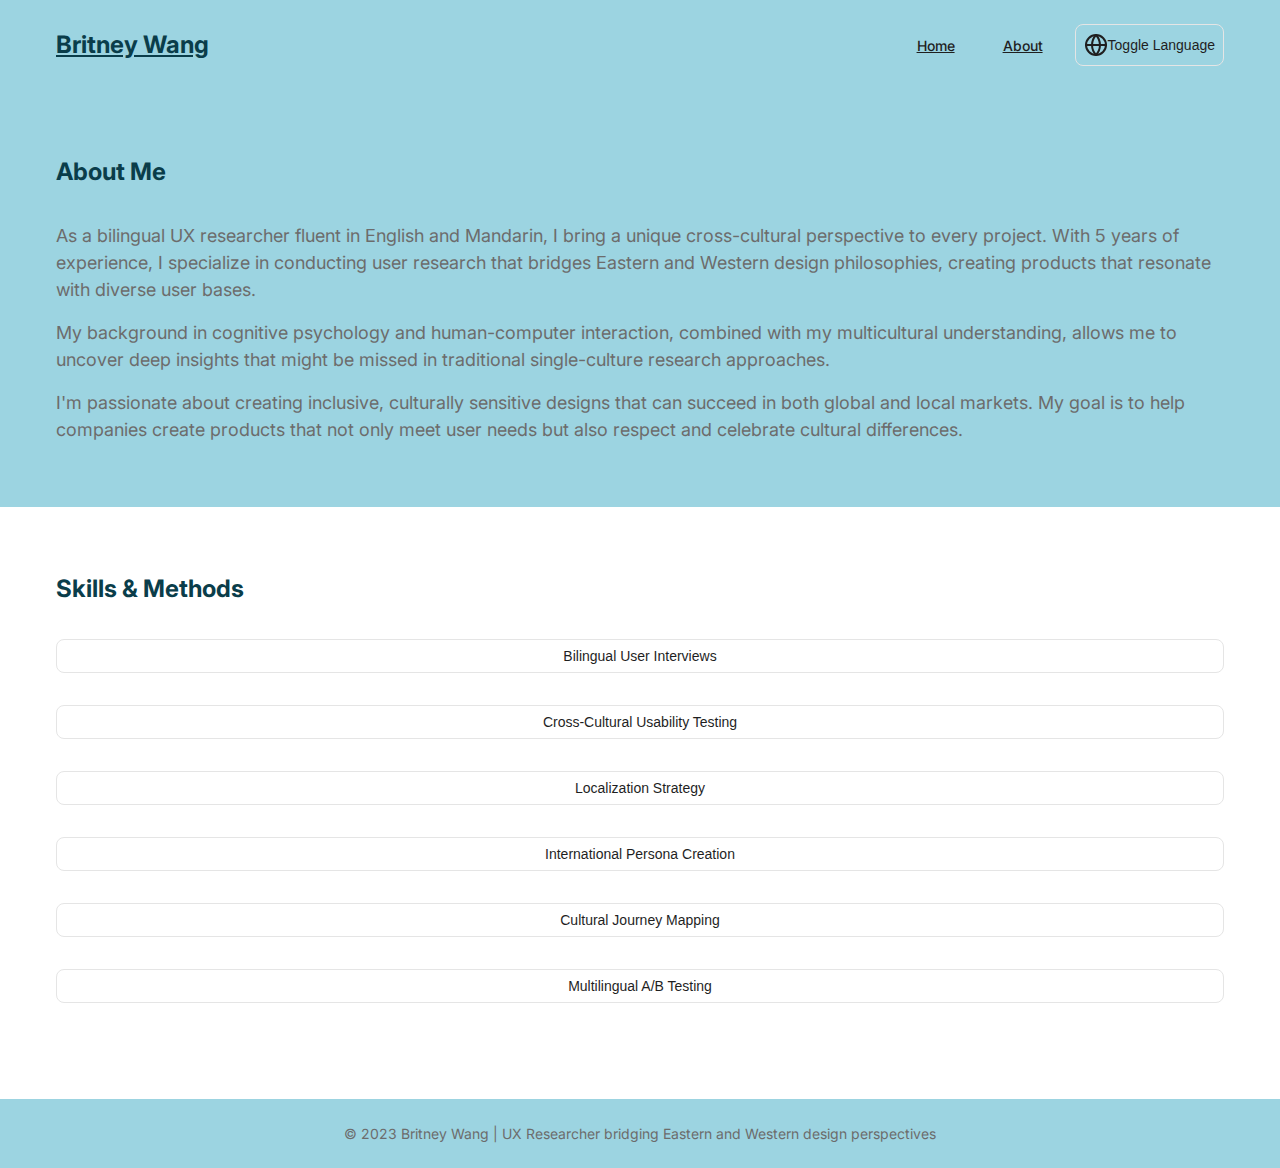
==== about.html @ 70e3e939 "feb25-10:00pm" ====
<!DOCTYPE html>
<html lang="en">
<head>
    <meta charset="UTF-8">
    <meta name="viewport" content="width=device-width, initial-scale=1.0">
    <title>About | Britney Wang UX Research Portfolio</title>
    <link href="https://fonts.googleapis.com/css2?family=Inter:wght@400;500;700&display=swap" rel="stylesheet">
    <link rel="stylesheet" href="styles.css">
</head>
<body>
    <div class="min-h-screen flex flex-col">
        <header class="py-6 px-4 bg-accent">
            <nav class="container mx-auto flex justify-between items-center">
                <a href="index.html" class="text-2xl font-bold text-primary hover:text-primary/80 transition-colors">
                    Britney Wang
                </a>
                <div class="flex items-center space-x-4">
                    <a href="index.html" class="btn btn-ghost">Home</a>
                    <a href="about.html" class="btn btn-ghost">About</a>
                    <button class="btn btn-outline btn-icon">
                        <svg xmlns="http://www.w3.org/2000/svg" width="24" height="24" viewBox="0 0 24 24" fill="none" stroke="currentColor" stroke-width="2" stroke-linecap="round" stroke-linejoin="round" class="h-4 w-4"><circle cx="12" cy="12" r="10"/><path d="M2 12h20"/><path d="M12 2a15.3 15.3 0 0 1 4 10 15.3 15.3 0 0 1-4 10 15.3 15.3 0 0 1-4-10 15.3 15.3 0 0 1 4-10z"/></svg>
                        <span class="sr-only">Toggle Language</span>
                    </button>
                </div>
            </nav>
        </header>

        <main class="flex-grow bg-background">
            <!-- About Me Section -->
            <section class="py-16 bg-accent">
                <div class="container mx-auto px-4">
                    <h2 class="text-3xl font-bold mb-8 text-primary">About Me</h2>
                    <p class="text-lg mb-4 text-muted-foreground">
                        As a bilingual UX researcher fluent in English and Mandarin, I bring a unique cross-cultural perspective to
                        every project. With 5 years of experience, I specialize in conducting user research that bridges Eastern and
                        Western design philosophies, creating products that resonate with diverse user bases.
                    </p>
                    <p class="text-lg mb-4 text-muted-foreground">
                        My background in cognitive psychology and human-computer interaction, combined with my multicultural
                        understanding, allows me to uncover deep insights that might be missed in traditional single-culture
                        research approaches.
                    </p>
                    <p class="text-lg text-muted-foreground">
                        I'm passionate about creating inclusive, culturally sensitive designs that can succeed in both global and
                        local markets. My goal is to help companies create products that not only meet user needs but also respect
                        and celebrate cultural differences.
                    </p>
                </div>
            </section>

            <!-- Skills and Methods Section -->
            <section class="py-16 bg-background">
                <div class="container mx-auto px-4">
                    <h2 class="text-3xl font-bold mb-8 text-primary">Skills & Methods</h2>
                    <div class="grid grid-cols-2 md:grid-cols-3 gap-4 mb-8" id="skills-container">
                        <!-- Skills will be dynamically inserted here by JavaScript -->
                    </div>
                    <div id="skill-description" class="bg-accent/30 p-4 rounded-lg shadow-md hidden">
                        <p class="text-primary-foreground"></p>
                    </div>
                </div>
            </section>
        </main>

        <footer class="py-6 px-4 bg-accent">
            <div class="container mx-auto text-center">
                <p class="text-sm text-muted-foreground">
                    © 2023 Britney Wang | UX Researcher bridging Eastern and Western design perspectives
                </p>
            </div>
        </footer>
    </div>

    <script src="script.js"></script>
</body>
</html>
---- styles.css ----
:root {
    --background: #fffffffa;
    --foreground: #1f1f1f;
    --card: #e2f6f5;
    --card-foreground: #1f1f1f;
    --popover: #e2f6f5;
    --popover-foreground: #1f1f1f;
    --primary: #0a3d4a;
    --primary-foreground: #ffffff;
    --secondary: #e2f6f5;
    --secondary-foreground: #0a3d4a;
    --muted: #9cd4e1;
    --muted-foreground: #6c6c6c;
    --accent: #9cd4e1;
    --accent-foreground: #0a3d4a;
    --destructive: #ff0000;
    --destructive-foreground: #ffffff;
    --border: #e5e5e5;
    --input: #e5e5e5;
    --ring: #0a3d4a;
    /* #7bc7b8*/
    /* 9cd4e1*/
    --radius: 0.5rem;
  }
  
  * {
    margin: 0;
    padding: 0;
    box-sizing: border-box;
  }
  
  body {
    font-family: "Inter", sans-serif;
    background-color: var(--background);
    color: var(--foreground);
    line-height: 1.5;
  }
  
  .container {
    width: 100%;
    max-width: 1200px;
    margin: 0 auto;
    padding: 0 1rem;
  }
  
  .min-h-screen {
    min-height: 100vh;
  }
  
  .flex {
    display: flex;
  }
  
  .flex-col {
    flex-direction: column;
  }
  
  .items-center {
    align-items: center;
  }
  
  .justify-between {
    justify-content: space-between;
  }
  
  .justify-center {
    justify-center: center;
  }
  
  .space-x-4 > * + * {
    margin-left: 1rem;
  }
  
  .text-center {
    text-align: center;
  }
  
  .bg-accent {
    background-color: var(--accent);
  }
  
  .bg-background {
    background-color: var(--background);
  }
  
  .text-primary {
    color: var(--primary);
  }
  
  .text-primary-80 {
    color: rgba(123, 199, 184, 0.8);
  }
  
  .text-muted-foreground {
    color: var(--muted-foreground);
  }
  
  .font-bold {
    font-weight: 700;
  }
  
  .text-2xl {
    font-size: 1.5rem;
  }
  
  .text-4xl {
    font-size: 2.25rem;
  }
  
  .text-xl {
    font-size: 1.25rem;
  }
  
  .text-lg {
    font-size: 1.125rem;
  }
  
  .text-sm {
    font-size: 0.875rem;
  }
  
  .mb-2 {
    margin-bottom: 0.5rem;
  }
  
  .mb-4 {
    margin-bottom: 1rem;
  }
  
  .mb-8 {
    margin-bottom: 2rem;
  }
  
  .py-6 {
    padding-top: 1.5rem;
    padding-bottom: 1.5rem;
  }
  
  .px-4 {
    padding-left: 1rem;
    padding-right: 1rem;
  }
  
  .py-20 {
    padding-top: 5rem;
    padding-bottom: 5rem;
  }
  
  .py-16 {
    padding-top: 4rem;
    padding-bottom: 4rem;
  }
  
  .btn {
    display: inline-flex;
    align-items: center;
    justify-content: center;
    padding: 0.5rem 1rem;
    font-size: 0.875rem;
    font-weight: 500;
    border-radius: var(--radius);
    transition: background-color 0.2s, color 0.2s;
    cursor: pointer;
  }
  
  .btn-primary {
    background-color: var(--primary);
    color: var(--primary-foreground);
  }
  
  .btn-primary:hover {
    background-color: rgba(123, 199, 184, 0.9);
  }
  
  .btn-ghost {
    background-color: transparent;
    color: var(--foreground);
  }
  
  .btn-ghost:hover {
    background-color: rgba(0, 0, 0, 0.05);
  }
  
  .btn-outline {
    background-color: transparent;
    border: 1px solid var(--border);
    color: var(--foreground);
  }
  
  .btn-outline:hover {
    background-color: var(--primary);
    color: var(--primary-foreground);
  }
  
  .btn-icon {
    padding: 0.5rem;
  }
  
  .grid {
    display: grid;
    gap: 2rem;
  }
  
  @media (min-width: 768px) {
    .md\:grid-cols-2 {
      grid-template-columns: repeat(2, minmax(0, 1fr));
    }
  }
  
  .card {
    background-color: var(--card);
    border-radius: var(--radius);
    overflow: hidden;
    transition: box-shadow 0.3s, border-color 0.3s;
    border: 1px solid rgba(123, 199, 184, 0.2);
  }
  
  .card:hover {
    box-shadow: 0 4px 6px rgba(0, 0, 0, 0.1);
    border-color: var(--primary);
  }
  
  .card-image {
    width: 100%;
    height: 200px;
    object-fit: cover;
  }
  
  .card-content {
    padding: 1rem;
  }
  
  .card-title {
    font-size: 1.25rem;
    font-weight: 700;
    color: var(--primary);
    margin-bottom: 0.5rem;
  }
  
  .card-description {
    font-size: 0.875rem;
    color: var(--muted-foreground);
    margin-bottom: 1rem;
  }
  
  .skill-tag {
    display: inline-block;
    background-color: var(--accent);
    color: var(--primary);
    font-size: 0.75rem;
    padding: 0.25rem 0.5rem;
    border-radius: 9999px;
    margin-right: 0.5rem;
    margin-bottom: 0.5rem;
  }
  
  .space-y-2 > * + * {
    margin-top: 0.5rem;
}

img {
    max-width: 100%;
    height: auto;
    object-fit: cover;
}

.rounded-lg {
    border-radius: var(--radius);
}

.object-cover {
    object-fit: cover;
}

.w-full {
    width: 100%;
}

.mb-12 {
    margin-bottom: 3rem;
}

.px-4 {
    padding-left: 1rem;
    padding-right: 1rem;
}

.py-12 {
    padding-top: 3rem;
    padding-bottom: 3rem;
}

.max-w-4xl {
    max-width: 56rem;
}

.mx-auto {
    margin-left: auto;
    margin-right: auto;
}

.text-primary {
    color: var(--primary);
}

.hover\:underline:hover {
    text-decoration: underline;
}

.inline-flex {
    display: inline-flex;
}

.items-center {
    align-items: center;
}

.justify-between {
    justify-content: space-between;
}

.flex-col {
    flex-direction: column;
}

.text-center {
    text-align: center;
}
  /* ----------------- */

  img {
    max-width: 100%;
    height: auto;
    object-fit: contain;  /* Keeps the aspect ratio intact */
}
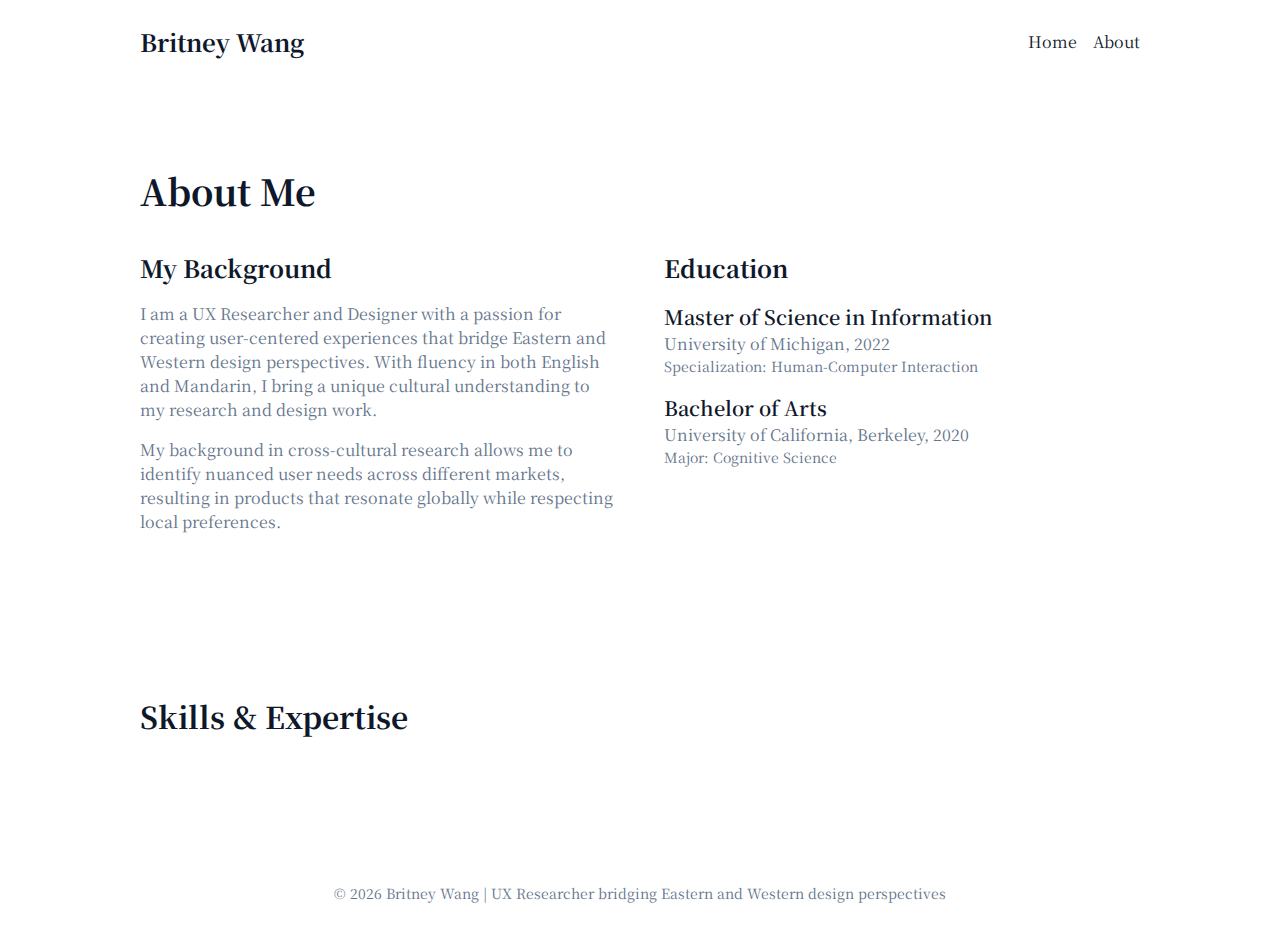
==== commit 1d960134: "spring break 3" ====
--- a/about.html
+++ b/about.html
@@ -1,76 +1,84 @@
 <!DOCTYPE html>
 <html lang="en">
 <head>
-    <meta charset="UTF-8">
-    <meta name="viewport" content="width=device-width, initial-scale=1.0">
-    <title>About | Britney Wang UX Research Portfolio</title>
-    <link href="https://fonts.googleapis.com/css2?family=Inter:wght@400;500;700&display=swap" rel="stylesheet">
-    <link rel="stylesheet" href="styles.css">
+  <meta charset="UTF-8">
+  <meta name="viewport" content="width=device-width, initial-scale=1.0">
+  <title>About | UX Research Portfolio | Britney Wang</title>
+  <link href="https://fonts.googleapis.com/css2?family=Noto+Serif+SC:wght@400;500;700&display=swap" rel="stylesheet">
+  <link rel="stylesheet" href="styles.css">
 </head>
 <body>
-    <div class="min-h-screen flex flex-col">
-        <header class="py-6 px-4 bg-accent">
-            <nav class="container mx-auto flex justify-between items-center">
-                <a href="index.html" class="text-2xl font-bold text-primary hover:text-primary/80 transition-colors">
-                    Britney Wang
-                </a>
-                <div class="flex items-center space-x-4">
-                    <a href="index.html" class="btn btn-ghost">Home</a>
-                    <a href="about.html" class="btn btn-ghost">About</a>
-                    <button class="btn btn-outline btn-icon">
-                        <svg xmlns="http://www.w3.org/2000/svg" width="24" height="24" viewBox="0 0 24 24" fill="none" stroke="currentColor" stroke-width="2" stroke-linecap="round" stroke-linejoin="round" class="h-4 w-4"><circle cx="12" cy="12" r="10"/><path d="M2 12h20"/><path d="M12 2a15.3 15.3 0 0 1 4 10 15.3 15.3 0 0 1-4 10 15.3 15.3 0 0 1-4-10 15.3 15.3 0 0 1 4-10z"/></svg>
-                        <span class="sr-only">Toggle Language</span>
-                    </button>
-                </div>
-            </nav>
-        </header>
+  <div class="min-h-screen flex flex-col">
+    <header class="py-6 px-4 bg-accent">
+      <nav class="container-narrow mx-auto flex justify-between items-center">
+        <a href="index.html" class="text-2xl font-bold text-primary hover:text-primary-80 transition-colors">
+          Britney Wang
+        </a>
+        <div class="flex items-center space-x-4">
+          <a href="index.html" class="hover:text-primary transition-colors">Home</a>
+          <a href="about.html" class="hover:text-primary transition-colors">About</a>
+        </div>
+      </nav>
+    </header>
 
-        <main class="flex-grow bg-background">
-            <!-- About Me Section -->
-            <section class="py-16 bg-accent">
-                <div class="container mx-auto px-4">
-                    <h2 class="text-3xl font-bold mb-8 text-primary">About Me</h2>
-                    <p class="text-lg mb-4 text-muted-foreground">
-                        As a bilingual UX researcher fluent in English and Mandarin, I bring a unique cross-cultural perspective to
-                        every project. With 5 years of experience, I specialize in conducting user research that bridges Eastern and
-                        Western design philosophies, creating products that resonate with diverse user bases.
-                    </p>
-                    <p class="text-lg mb-4 text-muted-foreground">
-                        My background in cognitive psychology and human-computer interaction, combined with my multicultural
-                        understanding, allows me to uncover deep insights that might be missed in traditional single-culture
-                        research approaches.
-                    </p>
-                    <p class="text-lg text-muted-foreground">
-                        I'm passionate about creating inclusive, culturally sensitive designs that can succeed in both global and
-                        local markets. My goal is to help companies create products that not only meet user needs but also respect
-                        and celebrate cultural differences.
-                    </p>
-                </div>
-            </section>
+    <main class="flex-grow">
+      <section class="py-20 bg-accent">
+        <div class="container-narrow mx-auto px-4">
+          <h1 class="text-4xl font-bold mb-8 text-primary">About Me</h1>
+          <div class="grid md:grid-cols-2 gap-12">
+            <div>
+              <h2 class="text-2xl font-bold mb-4 text-primary">My Background</h2>
+              <p class="text-muted-foreground mb-4">
+                I am a UX Researcher and Designer with a passion for creating user-centered experiences 
+                that bridge Eastern and Western design perspectives. With fluency in both English and 
+                Mandarin, I bring a unique cultural understanding to my research and design work.
+              </p>
+              <p class="text-muted-foreground mb-4">
+                My background in cross-cultural research allows me to identify nuanced user needs 
+                across different markets, resulting in products that resonate globally while 
+                respecting local preferences.
+              </p>
+            </div>
+            <div>
+              <h2 class="text-2xl font-bold mb-4 text-primary">Education</h2>
+              <div class="mb-4">
+                <h3 class="text-xl font-semibold">Master of Science in Information</h3>
+                <p class="text-muted-foreground">University of Michigan, 2022</p>
+                <p class="text-sm text-muted-foreground">Specialization: Human-Computer Interaction</p>
+              </div>
+              <div>
+                <h3 class="text-xl font-semibold">Bachelor of Arts</h3>
+                <p class="text-muted-foreground">University of California, Berkeley, 2020</p>
+                <p class="text-sm text-muted-foreground">Major: Cognitive Science</p>
+              </div>
+            </div>
+          </div>
+        </div>
+      </section>
 
-            <!-- Skills and Methods Section -->
-            <section class="py-16 bg-background">
-                <div class="container mx-auto px-4">
-                    <h2 class="text-3xl font-bold mb-8 text-primary">Skills & Methods</h2>
-                    <div class="grid grid-cols-2 md:grid-cols-3 gap-4 mb-8" id="skills-container">
-                        <!-- Skills will be dynamically inserted here by JavaScript -->
-                    </div>
-                    <div id="skill-description" class="bg-accent/30 p-4 rounded-lg shadow-md hidden">
-                        <p class="text-primary-foreground"></p>
-                    </div>
-                </div>
-            </section>
-        </main>
+      <section class="py-16 bg-background">
+        <div class="container-narrow mx-auto px-4">
+          <h2 class="text-3xl font-bold mb-8 text-primary">Skills & Expertise</h2>
+          <div class="flex flex-wrap gap-3 mb-6" id="skills-container">
+            <!-- Skills will be dynamically inserted here by JavaScript -->
+          </div>
+          <div class="p-6 bg-accent rounded-lg hidden" id="skill-description">
+            <p class="text-muted-foreground"></p>
+          </div>
+        </div>
+      </section>
+    </main>
 
-        <footer class="py-6 px-4 bg-accent">
-            <div class="container mx-auto text-center">
-                <p class="text-sm text-muted-foreground">
-                    © 2023 Britney Wang | UX Researcher bridging Eastern and Western design perspectives
-                </p>
-            </div>
-        </footer>
-    </div>
+    <footer class="py-6 px-4 bg-accent">
+      <div class="container mx-auto text-center">
+        <p class="text-sm text-muted-foreground">
+          © <span id="current-year"></span> Britney Wang | UX Researcher bridging Eastern and Western design perspectives
+        </p>
+      </div>
+    </footer>
+  </div>
 
-    <script src="script.js"></script>
+  <script src="script.js"></script>
 </body>
-</html>+</html>
+
--- a/styles.css
+++ b/styles.css
@@ -1,335 +1,439 @@
+/* Base styles */
 :root {
-    --background: #fffffffa;
-    --foreground: #1f1f1f;
-    --card: #e2f6f5;
-    --card-foreground: #1f1f1f;
-    --popover: #e2f6f5;
-    --popover-foreground: #1f1f1f;
-    --primary: #0a3d4a;
-    --primary-foreground: #ffffff;
-    --secondary: #e2f6f5;
-    --secondary-foreground: #0a3d4a;
-    --muted: #9cd4e1;
-    --muted-foreground: #6c6c6c;
-    --accent: #9cd4e1;
-    --accent-foreground: #0a3d4a;
-    --destructive: #ff0000;
-    --destructive-foreground: #ffffff;
-    --border: #e5e5e5;
-    --input: #e5e5e5;
-    --ring: #0a3d4a;
-    /* #7bc7b8*/
-    /* 9cd4e1*/
-    --radius: 0.5rem;
+  --background: #ffffff;
+  --foreground: #0f172a;
+  --card: #ffffff;
+  --card-foreground: #0f172a;
+  --primary: #0f172a;
+  --primary-foreground: #f8fafc;
+  --secondary: #f1f5f9;
+  --secondary-foreground: #0f172a;
+  --muted: #f1f5f9;
+  --muted-foreground: #64748b;
+  --accent: #f1f5f9;
+  --accent-foreground: #0f172a;
+  --light-blue: #e6f2f5; /* Light blue color for header and footer */
+  --destructive: #ef4444;
+  --destructive-foreground: #f8fafc;
+  --border: #e2e8f0;
+  --input: #e2e8f0;
+  --ring: #0f172a;
+  --radius: 0.5rem;
+}
+
+/* Dark mode styles */
+.dark {
+  --background: #0f172a;
+  --foreground: #f8fafc;
+  --card: #0f172a;
+  --card-foreground: #f8fafc;
+  --primary: #f8fafc;
+  --primary-foreground: #0f172a;
+  --secondary: #1e293b;
+  --secondary-foreground: #f8fafc;
+  --muted: #1e293b;
+  --muted-foreground: #94a3b8;
+  --accent: #1e293b;
+  --accent-foreground: #f8fafc;
+  --destructive: #7f1d1d;
+  --destructive-foreground: #f8fafc;
+  --border: #1e293b;
+  --input: #1e293b;
+  --ring: #cbd5e1;
+}
+
+/* Global styles */
+* {
+  margin: 0;
+  padding: 0;
+  box-sizing: border-box;
+}
+
+body {
+  font-family: "Noto Serif SC", serif;
+  color: var(--foreground);
+  background-color: var(--background);
+  line-height: 1.5;
+}
+
+a {
+  color: inherit;
+  text-decoration: none;
+}
+
+/* Layout */
+.min-h-screen {
+  min-height: 100vh;
+}
+
+.flex {
+  display: flex;
+}
+
+.flex-col {
+  flex-direction: column;
+}
+
+.flex-grow {
+  flex-grow: 1;
+}
+
+.flex-wrap {
+  flex-wrap: wrap;
+}
+
+.items-center {
+  align-items: center;
+}
+
+.justify-between {
+  justify-content: space-between;
+}
+
+.justify-center {
+  justify-content: center;
+}
+
+.space-x-4 > * + * {
+  margin-left: 1rem;
+}
+
+.gap-2 {
+  gap: 0.5rem;
+}
+
+.gap-4 {
+  gap: 1rem;
+}
+
+.gap-6 {
+  gap: 1.5rem;
+}
+
+.gap-8 {
+  gap: 2rem;
+}
+
+.gap-12 {
+  gap: 3rem;
+}
+
+.gap-16 {
+  gap: 4rem;
+}
+
+/* Grid */
+.grid {
+  display: grid;
+}
+
+@media (min-width: 768px) {
+  .md\:grid-cols-2 {
+    grid-template-columns: repeat(2, minmax(0, 1fr));
   }
-  
-  * {
-    margin: 0;
-    padding: 0;
-    box-sizing: border-box;
+}
+
+/* Spacing */
+.container-narrow {
+  width: 100%;
+  max-width: 1000px;
+  margin-left: auto;
+  margin-right: auto;
+}
+
+.px-8 {
+  padding-left: 4rem;
+  padding-right: 3rem;
+}
+
+.py-2 {
+  padding-top: 0.5rem;
+  padding-bottom: 0.5rem;
+}
+
+.py-6 {
+  padding-top: 1.5rem;
+  padding-bottom: 1.5rem;
+}
+
+.py-16 {
+  padding-top: 4rem;
+  padding-bottom: 4rem;
+}
+
+.py-20 {
+  padding-top: 5rem;
+  padding-bottom: 5rem;
+}
+
+.p-6 {
+  padding: 1.5rem;
+}
+
+.p-8 {
+  padding: 2rem;
+}
+
+.mb-2 {
+  margin-bottom: 0.5rem;
+}
+
+.mb-4 {
+  margin-bottom: 1rem;
+}
+
+.mb-6 {
+  margin-bottom: 1.5rem;
+}
+
+.mb-8 {
+  margin-bottom: 2rem;
+}
+
+.mb-12 {
+  margin-bottom: 3rem;
+}
+
+.mr-2 {
+  margin-right: 0.5rem;
+}
+
+.mx-auto {
+  margin-left: auto;
+  margin-right: auto;
+}
+
+/* Typography */
+.text-xs {
+  font-size: 0.75rem;
+}
+
+.text-sm {
+  font-size: 0.875rem;
+}
+
+.text-lg {
+  font-size: 1.125rem;
+}
+
+.text-xl {
+  font-size: 1.25rem;
+}
+
+.text-2xl {
+  font-size: 1.5rem;
+}
+
+.text-3xl {
+  font-size: 1.875rem;
+}
+
+.text-4xl {
+  font-size: 2.25rem;
+}
+
+.font-semibold {
+  font-weight: 600;
+}
+
+.font-bold {
+  font-weight: 700;
+}
+
+.italic {
+  font-style: italic;
+}
+
+.text-center {
+  text-align: center;
+}
+
+/* Colors */
+.bg-light-blue {
+  background-color: var(--light-blue);
+}
+
+.bg-gray-50 {
+  background-color: #f9fafb;
+}
+
+.bg-white {
+  background-color: white;
+}
+
+.text-primary {
+  color: var(--primary);
+}
+
+.text-primary-80 {
+  color: rgba(15, 23, 42, 0.8);
+}
+
+.text-primary-foreground {
+  color: var(--primary-foreground);
+}
+
+.text-muted-foreground {
+  color: var(--muted-foreground);
+}
+
+.text-black {
+  color: black;
+}
+
+/* Project card specific colors */
+.bg-project1 {
+  background-color: #f2ecd3;
+}
+
+.bg-project2 {
+  background-color: #d9e8e9;
+}
+
+.bg-project3 {
+  background-color: #dbe8dd;
+}
+
+/* Components */
+.btn {
+  display: inline-flex;
+  align-items: center;
+  justify-content: center;
+  border-radius: var(--radius);
+  font-weight: 500;
+  padding: 0.5rem 1.5rem;
+  transition: background-color 0.2s, color 0.2s, border-color 0.2s;
+  cursor: pointer;
+  border: 1px solid transparent;
+}
+
+.btn-primary {
+  background-color: #ffffff;
+  border-color: var(--border);
+  color: var(--foreground);
+}
+
+.btn-primary:hover {
+  background-color: rgba(15, 23, 42, 0.9);
+}
+
+.btn-outline {
+  background-color: #ffffff;
+  border-color: var(--border);
+  color: var(--foreground);
+}
+
+.btn-outline:hover {
+  background-color: rgba(15, 23, 42, 0.9);
+}
+
+/* Card */
+.rounded-lg {
+  border-radius: var(--radius);
+}
+
+.rounded-full {
+  border-radius: 9999px;
+}
+
+.shadow-md {
+  box-shadow: 0 4px 6px -1px rgba(0, 0, 0, 0.1), 0 2px 4px -1px rgba(0, 0, 0, 0.06);
+}
+
+.overflow-hidden {
+  overflow: hidden;
+}
+
+.transition-colors {
+  transition-property: color, background-color, border-color;
+  transition-timing-function: cubic-bezier(0.4, 0, 0.2, 1);
+  transition-duration: 150ms;
+}
+
+.transition-transform {
+  transition-property: transform;
+  transition-timing-function: cubic-bezier(0.4, 0, 0.2, 1);
+  transition-duration: 150ms;
+}
+
+.hover\:scale-105:hover {
+  transform: scale(1.05);
+}
+
+.hover\:text-primary:hover {
+  color: var(--primary);
+}
+
+.hover\:text-primary-80:hover {
+  color: rgba(15, 23, 42, 0.8);
+}
+
+.hover\:bg-primary:hover {
+  background-color: var(--primary);
+}
+
+.hover\:text-primary-foreground:hover {
+  color: var(--primary-foreground);
+}
+
+/* Utilities */
+.hidden {
+  display: none;
+}
+
+.relative {
+  position: relative;
+}
+
+.h-4 {
+  height: 1rem;
+}
+
+.w-4 {
+  width: 1rem;
+}
+
+.h-64 {
+  height: 16rem;
+}
+
+.w-full {
+  width: 100%;
+}
+
+/* Card image */
+.card-image {
+  width: 100%;
+  height: 16rem;
+  object-fit: cover;
+}
+
+/* Active state for skill buttons */
+.active-skill {
+  background-color: var(--primary);
+  color: var(--primary-foreground);
+}
+
+/* Skill tag styles */
+.skill-tag {
+  display: inline-block;
+  font-size: 0.75rem;
+  padding: 0.25rem 0.5rem;
+  border-radius: 9999px;
+  background-color: white;
+  color: var(--primary);
+}
+
+/* Media queries for responsive design */
+@media (max-width: 768px) {
+  .container-narrow {
+    padding-left: 2rem;
+    padding-right: 2rem;
   }
-  
-  body {
-    font-family: "Inter", sans-serif;
-    background-color: var(--background);
-    color: var(--foreground);
-    line-height: 1.5;
+
+  .px-8 {
+    padding-left: 2rem;
+    padding-right: 2rem;
   }
-  
-  .container {
-    width: 100%;
-    max-width: 1200px;
-    margin: 0 auto;
-    padding: 0 1rem;
-  }
-  
-  .min-h-screen {
-    min-height: 100vh;
-  }
-  
-  .flex {
-    display: flex;
-  }
-  
-  .flex-col {
-    flex-direction: column;
-  }
-  
-  .items-center {
-    align-items: center;
-  }
-  
-  .justify-between {
-    justify-content: space-between;
-  }
-  
-  .justify-center {
-    justify-center: center;
-  }
-  
-  .space-x-4 > * + * {
-    margin-left: 1rem;
-  }
-  
-  .text-center {
-    text-align: center;
-  }
-  
-  .bg-accent {
-    background-color: var(--accent);
-  }
-  
-  .bg-background {
-    background-color: var(--background);
-  }
-  
-  .text-primary {
-    color: var(--primary);
-  }
-  
-  .text-primary-80 {
-    color: rgba(123, 199, 184, 0.8);
-  }
-  
-  .text-muted-foreground {
-    color: var(--muted-foreground);
-  }
-  
-  .font-bold {
-    font-weight: 700;
-  }
-  
-  .text-2xl {
-    font-size: 1.5rem;
-  }
-  
-  .text-4xl {
-    font-size: 2.25rem;
-  }
-  
-  .text-xl {
-    font-size: 1.25rem;
-  }
-  
-  .text-lg {
-    font-size: 1.125rem;
-  }
-  
-  .text-sm {
-    font-size: 0.875rem;
-  }
-  
-  .mb-2 {
-    margin-bottom: 0.5rem;
-  }
-  
-  .mb-4 {
-    margin-bottom: 1rem;
-  }
-  
-  .mb-8 {
-    margin-bottom: 2rem;
-  }
-  
-  .py-6 {
-    padding-top: 1.5rem;
-    padding-bottom: 1.5rem;
-  }
-  
-  .px-4 {
-    padding-left: 1rem;
-    padding-right: 1rem;
-  }
-  
-  .py-20 {
-    padding-top: 5rem;
-    padding-bottom: 5rem;
-  }
-  
-  .py-16 {
-    padding-top: 4rem;
-    padding-bottom: 4rem;
-  }
-  
-  .btn {
-    display: inline-flex;
-    align-items: center;
-    justify-content: center;
-    padding: 0.5rem 1rem;
-    font-size: 0.875rem;
-    font-weight: 500;
-    border-radius: var(--radius);
-    transition: background-color 0.2s, color 0.2s;
-    cursor: pointer;
-  }
-  
-  .btn-primary {
-    background-color: var(--primary);
-    color: var(--primary-foreground);
-  }
-  
-  .btn-primary:hover {
-    background-color: rgba(123, 199, 184, 0.9);
-  }
-  
-  .btn-ghost {
-    background-color: transparent;
-    color: var(--foreground);
-  }
-  
-  .btn-ghost:hover {
-    background-color: rgba(0, 0, 0, 0.05);
-  }
-  
-  .btn-outline {
-    background-color: transparent;
-    border: 1px solid var(--border);
-    color: var(--foreground);
-  }
-  
-  .btn-outline:hover {
-    background-color: var(--primary);
-    color: var(--primary-foreground);
-  }
-  
-  .btn-icon {
-    padding: 0.5rem;
-  }
-  
-  .grid {
-    display: grid;
-    gap: 2rem;
-  }
-  
-  @media (min-width: 768px) {
-    .md\:grid-cols-2 {
-      grid-template-columns: repeat(2, minmax(0, 1fr));
-    }
-  }
-  
-  .card {
-    background-color: var(--card);
-    border-radius: var(--radius);
-    overflow: hidden;
-    transition: box-shadow 0.3s, border-color 0.3s;
-    border: 1px solid rgba(123, 199, 184, 0.2);
-  }
-  
-  .card:hover {
-    box-shadow: 0 4px 6px rgba(0, 0, 0, 0.1);
-    border-color: var(--primary);
-  }
-  
-  .card-image {
-    width: 100%;
-    height: 200px;
-    object-fit: cover;
-  }
-  
-  .card-content {
-    padding: 1rem;
-  }
-  
-  .card-title {
-    font-size: 1.25rem;
-    font-weight: 700;
-    color: var(--primary);
-    margin-bottom: 0.5rem;
-  }
-  
-  .card-description {
-    font-size: 0.875rem;
-    color: var(--muted-foreground);
-    margin-bottom: 1rem;
-  }
-  
-  .skill-tag {
-    display: inline-block;
-    background-color: var(--accent);
-    color: var(--primary);
-    font-size: 0.75rem;
-    padding: 0.25rem 0.5rem;
-    border-radius: 9999px;
-    margin-right: 0.5rem;
-    margin-bottom: 0.5rem;
-  }
-  
-  .space-y-2 > * + * {
-    margin-top: 0.5rem;
-}
-
-img {
-    max-width: 100%;
-    height: auto;
-    object-fit: cover;
-}
-
-.rounded-lg {
-    border-radius: var(--radius);
-}
-
-.object-cover {
-    object-fit: cover;
-}
-
-.w-full {
-    width: 100%;
-}
-
-.mb-12 {
-    margin-bottom: 3rem;
-}
-
-.px-4 {
-    padding-left: 1rem;
-    padding-right: 1rem;
-}
-
-.py-12 {
-    padding-top: 3rem;
-    padding-bottom: 3rem;
-}
-
-.max-w-4xl {
-    max-width: 56rem;
-}
-
-.mx-auto {
-    margin-left: auto;
-    margin-right: auto;
-}
-
-.text-primary {
-    color: var(--primary);
-}
-
-.hover\:underline:hover {
-    text-decoration: underline;
-}
-
-.inline-flex {
-    display: inline-flex;
-}
-
-.items-center {
-    align-items: center;
-}
-
-.justify-between {
-    justify-content: space-between;
-}
-
-.flex-col {
-    flex-direction: column;
-}
-
-.text-center {
-    text-align: center;
-}
-  /* ----------------- */
-
-  img {
-    max-width: 100%;
-    height: auto;
-    object-fit: contain;  /* Keeps the aspect ratio intact */
-}+}
+
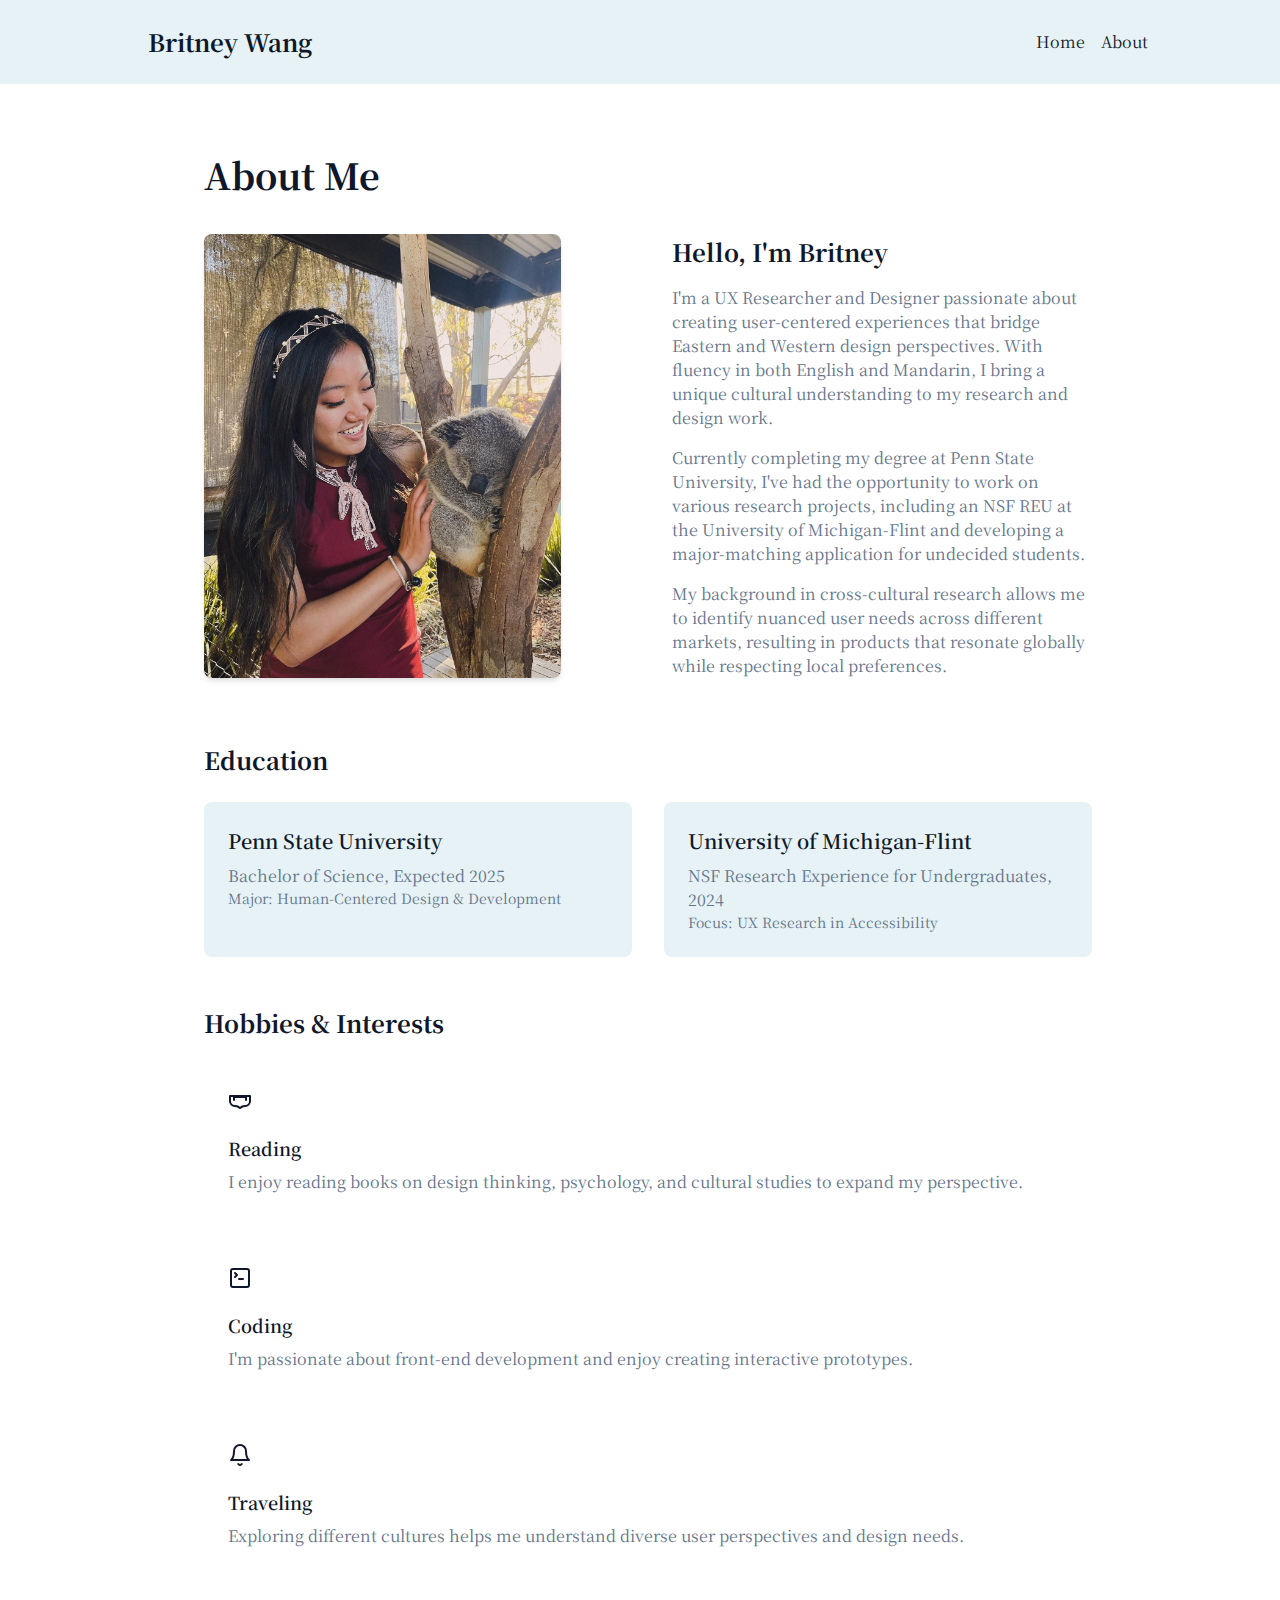
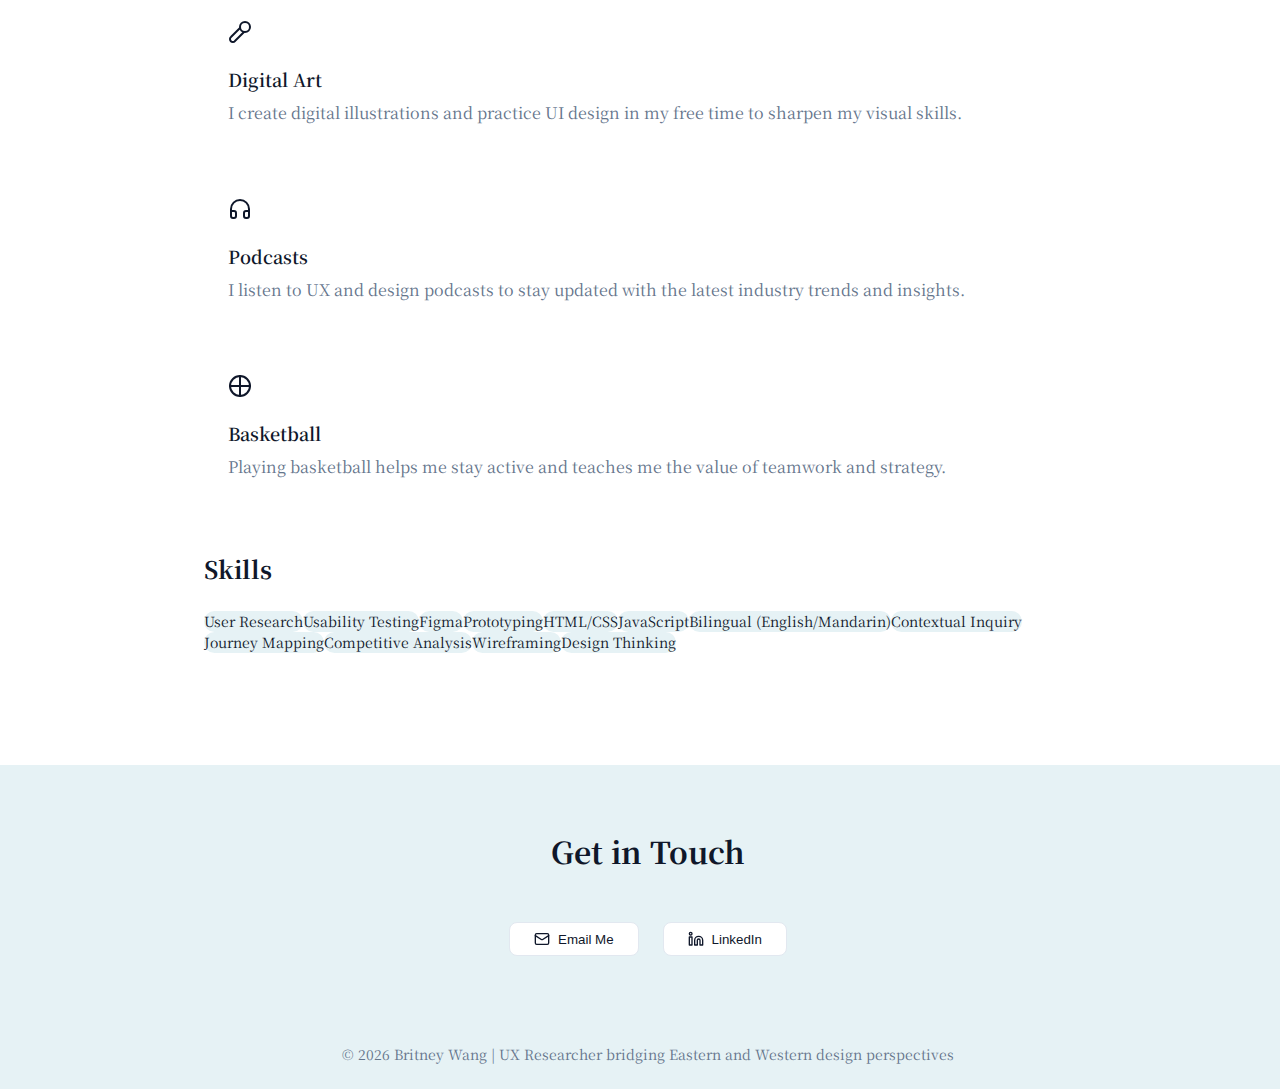
==== commit 60691470: "about" ====
--- a/about.html
+++ b/about.html
@@ -1,84 +1,157 @@
 <!DOCTYPE html>
 <html lang="en">
 <head>
-  <meta charset="UTF-8">
-  <meta name="viewport" content="width=device-width, initial-scale=1.0">
-  <title>About | UX Research Portfolio | Britney Wang</title>
-  <link href="https://fonts.googleapis.com/css2?family=Noto+Serif+SC:wght@400;500;700&display=swap" rel="stylesheet">
-  <link rel="stylesheet" href="styles.css">
+    <meta charset="UTF-8">
+    <meta name="viewport" content="width=device-width, initial-scale=1.0">
+    <title>About Me | Britney Wang</title>
+    <link href="https://fonts.googleapis.com/css2?family=Noto+Serif+SC:wght@400;500;700&display=swap" rel="stylesheet">
+    <link rel="stylesheet" href="styles.css">
 </head>
 <body>
-  <div class="min-h-screen flex flex-col">
-    <header class="py-6 px-4 bg-accent">
-      <nav class="container-narrow mx-auto flex justify-between items-center">
-        <a href="index.html" class="text-2xl font-bold text-primary hover:text-primary-80 transition-colors">
-          Britney Wang
-        </a>
-        <div class="flex items-center space-x-4">
-          <a href="index.html" class="hover:text-primary transition-colors">Home</a>
-          <a href="about.html" class="hover:text-primary transition-colors">About</a>
-        </div>
-      </nav>
-    </header>
+    <div class="bg-background min-h-screen flex flex-col">
+        <header class="py-6 px-8 bg-light-blue">
+            <nav class="container-narrow mx-auto flex justify-between items-center">
+                <a href="index.html" class="text-2xl font-bold text-primary hover:text-primary-80 transition-colors">
+                    Britney Wang
+                </a>
+                <div class="flex items-center space-x-4">
+                    <a href="index.html" class="hover:text-primary transition-colors">Home</a>
+                    <a href="about.html" class="hover:text-primary transition-colors">About</a>
+                </div>
+            </nav>
+        </header>
 
-    <main class="flex-grow">
-      <section class="py-20 bg-accent">
-        <div class="container-narrow mx-auto px-4">
-          <h1 class="text-4xl font-bold mb-8 text-primary">About Me</h1>
-          <div class="grid md:grid-cols-2 gap-12">
-            <div>
-              <h2 class="text-2xl font-bold mb-4 text-primary">My Background</h2>
-              <p class="text-muted-foreground mb-4">
-                I am a UX Researcher and Designer with a passion for creating user-centered experiences 
-                that bridge Eastern and Western design perspectives. With fluency in both English and 
-                Mandarin, I bring a unique cultural understanding to my research and design work.
-              </p>
-              <p class="text-muted-foreground mb-4">
-                My background in cross-cultural research allows me to identify nuanced user needs 
-                across different markets, resulting in products that resonate globally while 
-                respecting local preferences.
-              </p>
+        <main class="flex-grow">
+            <section class="py-16">
+                <div class="container-narrow mx-auto px-8">
+                    <h1 class="text-4xl font-bold mb-8 text-primary">About Me</h1>
+                    
+                    <div class="grid md:grid-cols-2 gap-12 mb-12">
+                        <div>
+                            <img src="img/about/profile.jpg" class="rounded-lg shadow-md w-full object-cover" style="width: 85%;">
+                        </div>
+                        <div>
+                            <h2 class="text-2xl font-bold mb-4 text-primary">Hello, I'm Britney</h2>
+                            <p class="text-muted-foreground mb-4">
+                                I'm a UX Researcher and Designer passionate about creating user-centered experiences that bridge Eastern and Western design perspectives. With fluency in both English and Mandarin, I bring a unique cultural understanding to my research and design work.
+                            </p>
+                            <p class="text-muted-foreground mb-4">
+                                Currently completing my degree at Penn State University, I've had the opportunity to work on various research projects, including an NSF REU at the University of Michigan-Flint and developing a major-matching application for undecided students.
+                            </p>
+                            <p class="text-muted-foreground mb-4">
+                                My background in cross-cultural research allows me to identify nuanced user needs across different markets, resulting in products that resonate globally while respecting local preferences.
+                            </p>
+                        </div>
+                    </div>
+
+                    <div class="mb-12">
+                        <h2 class="text-2xl font-bold mb-6 text-primary">Education</h2>
+                        <div class="grid md:grid-cols-2 gap-8">
+                            <div class="bg-light-blue p-6 rounded-lg">
+                                <h3 class="text-xl font-semibold mb-2">Penn State University</h3>
+                                <p class="text-muted-foreground">Bachelor of Science, Expected 2025</p>
+                                <p class="text-sm text-muted-foreground">Major: Human-Centered Design & Development</p>
+                            </div>
+                            <div class="bg-light-blue p-6 rounded-lg">
+                                <h3 class="text-xl font-semibold mb-2">University of Michigan-Flint</h3>
+                                <p class="text-muted-foreground">NSF Research Experience for Undergraduates, 2024</p>
+                                <p class="text-sm text-muted-foreground">Focus: UX Research in Accessibility</p>
+                            </div>
+                        </div>
+                    </div>
+
+                    <div class="mb-12">
+                        <h2 class="text-2xl font-bold mb-6 text-primary">Hobbies & Interests</h2>
+                        <div class="grid md:grid-cols-3 gap-6">
+                            <div class="bg-white p-6 rounded-lg shadow-sm border border-gray-100">
+                                <svg xmlns="http://www.w3.org/2000/svg" width="24" height="24" viewBox="0 0 24 24" fill="none" stroke="currentColor" stroke-width="2" stroke-linecap="round" stroke-linejoin="round" class="h-8 w-8 mb-4 text-primary"><path d="M2 12a5 5 0 0 0 5 5 8 8 0 0 1 5 2 8 8 0 0 1 5-2 5 5 0 0 0 5-5V7H2Z"></path><path d="M6 11V8h12v3"></path></svg>
+                                <h3 class="text-lg font-semibold mb-2">Reading</h3>
+                                <p class="text-muted-foreground">I enjoy reading books on design thinking, psychology, and cultural studies to expand my perspective.</p>
+                            </div>
+                            <div class="bg-white p-6 rounded-lg shadow-sm border border-gray-100">
+                                <svg xmlns="http://www.w3.org/2000/svg" width="24" height="24" viewBox="0 0 24 24" fill="none" stroke="currentColor" stroke-width="2" stroke-linecap="round" stroke-linejoin="round" class="h-8 w-8 mb-4 text-primary"><path d="m7 11 2-2-2-2"></path><path d="M11 13h4"></path><rect width="18" height="18" x="3" y="3" rx="2" ry="2"></rect></svg>
+                                <h3 class="text-lg font-semibold mb-2">Coding</h3>
+                                <p class="text-muted-foreground">I'm passionate about front-end development and enjoy creating interactive prototypes.</p>
+                            </div>
+                            <div class="bg-white p-6 rounded-lg shadow-sm border border-gray-100">
+                                <svg xmlns="http://www.w3.org/2000/svg" width="24" height="24" viewBox="0 0 24 24" fill="none" stroke="currentColor" stroke-width="2" stroke-linecap="round" stroke-linejoin="round" class="h-8 w-8 mb-4 text-primary"><path d="M18 8A6 6 0 0 0 6 8c0 7-3 9-3 9h18s-3-2-3-9"></path><path d="M13.73 21a2 2 0 0 1-3.46 0"></path></svg>
+                                <h3 class="text-lg font-semibold mb-2">Traveling</h3>
+                                <p class="text-muted-foreground">Exploring different cultures helps me understand diverse user perspectives and design needs.</p>
+                            </div>
+                            <div class="bg-white p-6 rounded-lg shadow-sm border border-gray-100">
+                                <svg xmlns="http://www.w3.org/2000/svg" width="24" height="24" viewBox="0 0 24 24" fill="none" stroke="currentColor" stroke-width="2" stroke-linecap="round" stroke-linejoin="round" class="h-8 w-8 mb-4 text-primary"><path d="m12 8-9.04 9.06a2.82 2.82 0 1 0 3.98 3.98L16 12"></path><circle cx="17" cy="7" r="5"></circle></svg>
+                                <h3 class="text-lg font-semibold mb-2">Digital Art</h3>
+                                <p class="text-muted-foreground">I create digital illustrations and practice UI design in my free time to sharpen my visual skills.</p>
+                            </div>
+                            <div class="bg-white p-6 rounded-lg shadow-sm border border-gray-100">
+                                <svg xmlns="http://www.w3.org/2000/svg" width="24" height="24" viewBox="0 0 24 24" fill="none" stroke="currentColor" stroke-width="2" stroke-linecap="round" stroke-linejoin="round" class="h-8 w-8 mb-4 text-primary"><path d="M3 18v-6a9 9 0 0 1 18 0v6"></path><path d="M21 19a2 2 0 0 1-2 2h-1a2 2 0 0 1-2-2v-3a2 2 0 0 1 2-2h3zM3 19a2 2 0 0 0 2 2h1a2 2 0 0 0 2-2v-3a2 2 0 0 0-2-2H3z"></path></svg>
+                                <h3 class="text-lg font-semibold mb-2">Podcasts</h3>
+                                <p class="text-muted-foreground">I listen to UX and design podcasts to stay updated with the latest industry trends and insights.</p>
+                            </div>
+                            <div class="bg-white p-6 rounded-lg shadow-sm border border-gray-100">
+                                <svg xmlns="http://www.w3.org/2000/svg" width="24" height="24" viewBox="0 0 24 24" fill="none" stroke="currentColor" stroke-width="2" stroke-linecap="round" stroke-linejoin="round" class="h-8 w-8 mb-4 text-primary"><path d="M2 12h20"></path><path d="M2 12a10 10 0 0 1 20 0"></path><path d="M2 12a10 10 0 0 0 20 0"></path><path d="M12 2v20"></path></svg>
+                                <h3 class="text-lg font-semibold mb-2">Basketball</h3>
+                                <p class="text-muted-foreground">Playing basketball helps me stay active and teaches me the value of teamwork and strategy.</p>
+                            </div>
+                        </div>
+                    </div>
+
+                    <div class="mb-12">
+                        <h2 class="text-2xl font-bold mb-6 text-primary">Skills</h2>
+                        <div class="flex flex-wrap gap-3">
+                            <span class="bg-light-blue px-3 py-1 rounded-full text-sm">User Research</span>
+                            <span class="bg-light-blue px-3 py-1 rounded-full text-sm">Usability Testing</span>
+                            <span class="bg-light-blue px-3 py-1 rounded-full text-sm">Figma</span>
+                            <span class="bg-light-blue px-3 py-1 rounded-full text-sm">Prototyping</span>
+                            <span class="bg-light-blue px-3 py-1 rounded-full text-sm">HTML/CSS</span>
+                            <span class="bg-light-blue px-3 py-1 rounded-full text-sm">JavaScript</span>
+                            <span class="bg-light-blue px-3 py-1 rounded-full text-sm">Bilingual (English/Mandarin)</span>
+                            <span class="bg-light-blue px-3 py-1 rounded-full text-sm">Contextual Inquiry</span>
+                            <span class="bg-light-blue px-3 py-1 rounded-full text-sm">Journey Mapping</span>
+                            <span class="bg-light-blue px-3 py-1 rounded-full text-sm">Competitive Analysis</span>
+                            <span class="bg-light-blue px-3 py-1 rounded-full text-sm">Wireframing</span>
+                            <span class="bg-light-blue px-3 py-1 rounded-full text-sm">Design Thinking</span>
+                        </div>
+                    </div>
+                </div>
+            </section>
+
+            <!-- Contact Section -->
+            <section class="py-16 bg-light-blue">
+                <div class="container-narrow mx-auto px-8 text-center">
+                    <h2 class="text-3xl font-bold mb-12 text-primary">Get in Touch</h2>
+                    <div class="flex flex-wrap justify-center gap-6">
+                        <button class="btn btn-outline hover:bg-primary hover:text-primary-foreground">
+                            <svg xmlns="http://www.w3.org/2000/svg" width="24" height="24" viewBox="0 0 24 24" fill="none" stroke="currentColor" stroke-width="2" stroke-linecap="round" stroke-linejoin="round" class="mr-2 h-4 w-4 text-white"><rect width="20" height="16" x="2" y="4" rx="2"/><path d="m22 7-8.97 5.7a1.94 1.94 0 0 1-2.06 0L2 7"/></svg>
+                            Email Me
+                        </button>
+                        <button class="btn btn-outline hover:bg-primary hover:text-primary-foreground">
+                            <svg xmlns="http://www.w3.org/2000/svg" width="24" height="24" viewBox="0 0 24 24" fill="none" stroke="currentColor" stroke-width="2" stroke-linecap="round" stroke-linejoin="round" class="mr-2 h-4 w-4 text-white"><path d="M16 8a6 6 0 0 1 6 6v7h-4v-7a2 2 0 0 0-2-2 2 2 0 0 0-2 2v7h-4v-7a6 6 0 0 1 6-6z"/><rect width="4" height="12" x="2" y="9"/><circle cx="4" cy="4" r="2"/></svg>
+                            LinkedIn
+                        </button>
+                    </div>
+                </div>
+            </section>
+        </main>
+
+        <footer class="py-6 px-8 bg-light-blue">
+            <div class="container-narrow mx-auto text-center">
+                <p class="text-sm text-muted-foreground">
+                    © <span id="current-year"></span> Britney Wang | UX Researcher bridging Eastern and Western design perspectives
+                </p>
             </div>
-            <div>
-              <h2 class="text-2xl font-bold mb-4 text-primary">Education</h2>
-              <div class="mb-4">
-                <h3 class="text-xl font-semibold">Master of Science in Information</h3>
-                <p class="text-muted-foreground">University of Michigan, 2022</p>
-                <p class="text-sm text-muted-foreground">Specialization: Human-Computer Interaction</p>
-              </div>
-              <div>
-                <h3 class="text-xl font-semibold">Bachelor of Arts</h3>
-                <p class="text-muted-foreground">University of California, Berkeley, 2020</p>
-                <p class="text-sm text-muted-foreground">Major: Cognitive Science</p>
-              </div>
-            </div>
-          </div>
-        </div>
-      </section>
+        </footer>
+    </div>
 
-      <section class="py-16 bg-background">
-        <div class="container-narrow mx-auto px-4">
-          <h2 class="text-3xl font-bold mb-8 text-primary">Skills & Expertise</h2>
-          <div class="flex flex-wrap gap-3 mb-6" id="skills-container">
-            <!-- Skills will be dynamically inserted here by JavaScript -->
-          </div>
-          <div class="p-6 bg-accent rounded-lg hidden" id="skill-description">
-            <p class="text-muted-foreground"></p>
-          </div>
-        </div>
-      </section>
-    </main>
-
-    <footer class="py-6 px-4 bg-accent">
-      <div class="container mx-auto text-center">
-        <p class="text-sm text-muted-foreground">
-          © <span id="current-year"></span> Britney Wang | UX Researcher bridging Eastern and Western design perspectives
-        </p>
-      </div>
-    </footer>
-  </div>
-
-  <script src="script.js"></script>
+    <script>
+        document.addEventListener('DOMContentLoaded', function() {
+            // Set current year in footer
+            const currentYearElements = document.querySelectorAll("#current-year");
+            currentYearElements.forEach(element => {
+                element.textContent = new Date().getFullYear();
+            });
+        });
+    </script>
 </body>
 </html>
 
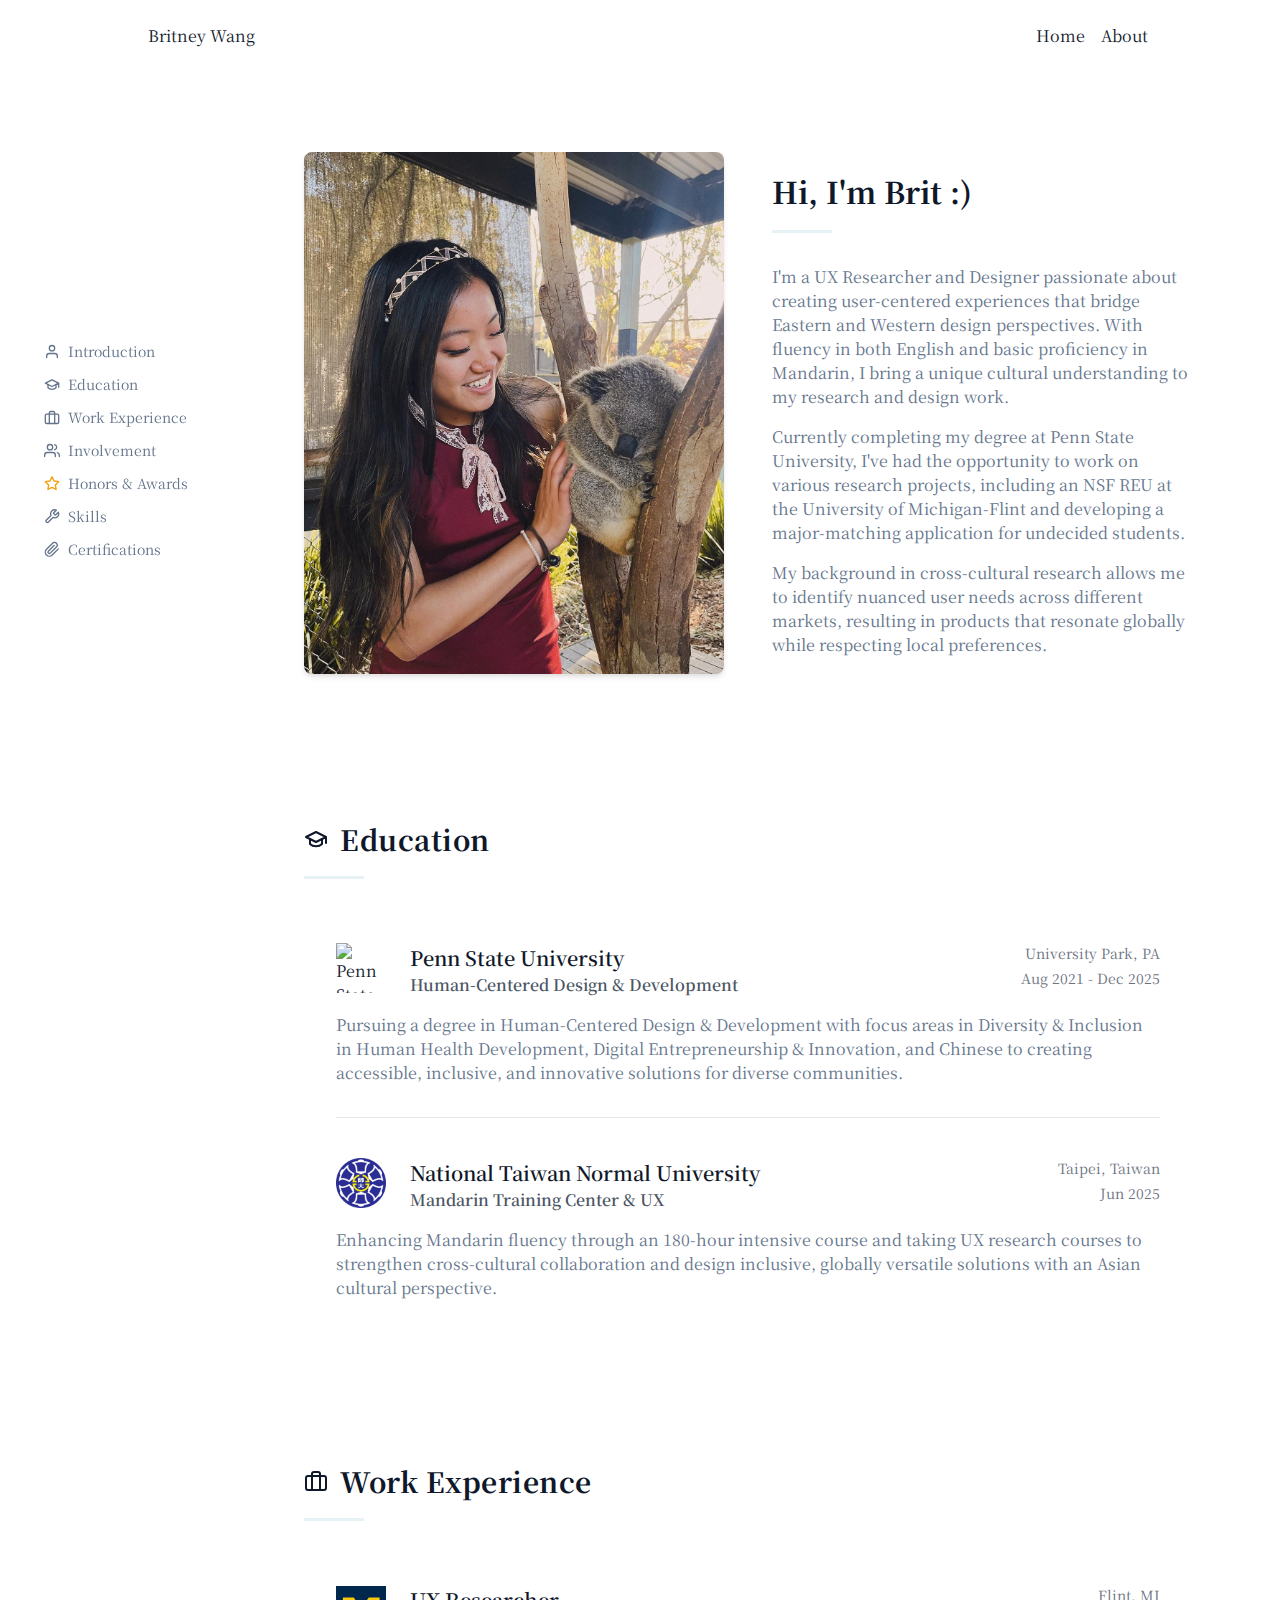
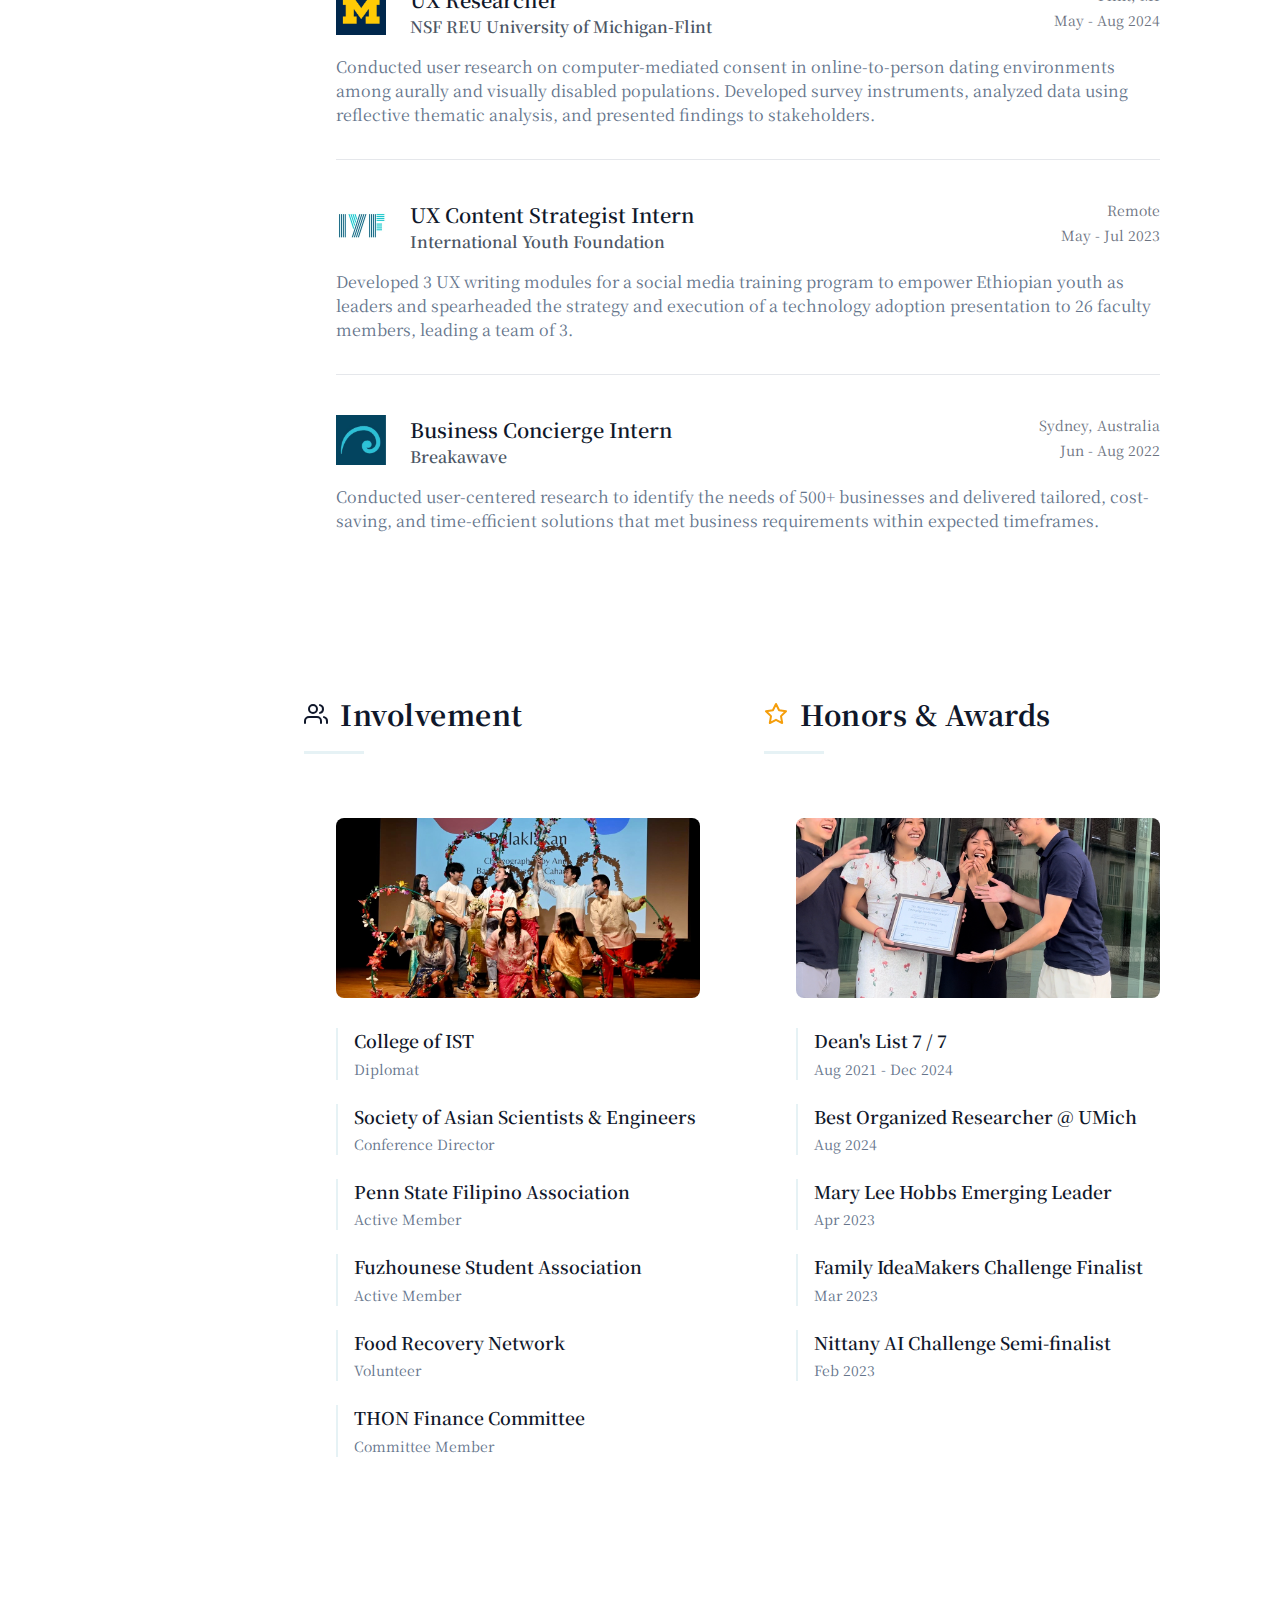
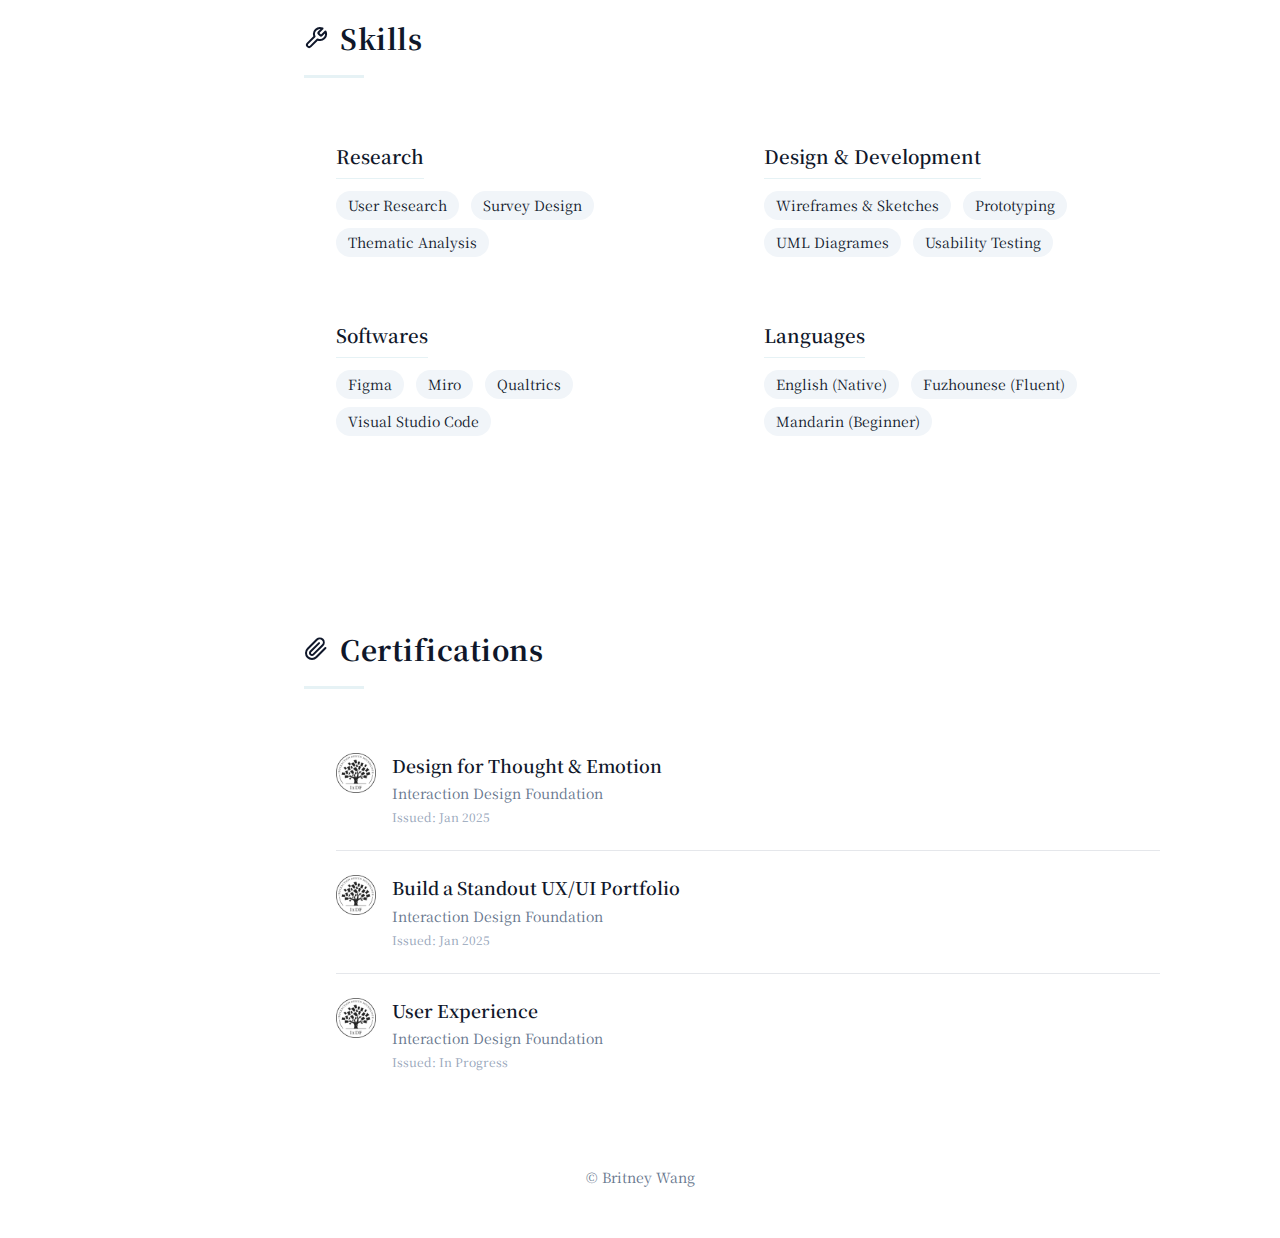
==== commit b38b4781: "everything but 3-3-3" ====
--- a/about.html
+++ b/about.html
@@ -1,157 +1,403 @@
 <!DOCTYPE html>
 <html lang="en">
 <head>
-    <meta charset="UTF-8">
-    <meta name="viewport" content="width=device-width, initial-scale=1.0">
-    <title>About Me | Britney Wang</title>
-    <link href="https://fonts.googleapis.com/css2?family=Noto+Serif+SC:wght@400;500;700&display=swap" rel="stylesheet">
-    <link rel="stylesheet" href="styles.css">
+  <meta charset="UTF-8">
+  <meta name="viewport" content="width=device-width, initial-scale=1.0">
+  <title>About Me | Britney Wang</title>
+  <link href="https://fonts.googleapis.com/css2?family=Noto+Serif+SC:wght@400;500;700&display=swap" rel="stylesheet">
+  <link rel="stylesheet" href="styles.css">
+
 </head>
 <body>
-    <div class="bg-background min-h-screen flex flex-col">
-        <header class="py-6 px-8 bg-light-blue">
-            <nav class="container-narrow mx-auto flex justify-between items-center">
-                <a href="index.html" class="text-2xl font-bold text-primary hover:text-primary-80 transition-colors">
-                    Britney Wang
-                </a>
-                <div class="flex items-center space-x-4">
-                    <a href="index.html" class="hover:text-primary transition-colors">Home</a>
-                    <a href="about.html" class="hover:text-primary transition-colors">About</a>
-                </div>
-            </nav>
-        </header>
-
-        <main class="flex-grow">
-            <section class="py-16">
-                <div class="container-narrow mx-auto px-8">
-                    <h1 class="text-4xl font-bold mb-8 text-primary">About Me</h1>
-                    
-                    <div class="grid md:grid-cols-2 gap-12 mb-12">
-                        <div>
-                            <img src="img/about/profile.jpg" class="rounded-lg shadow-md w-full object-cover" style="width: 85%;">
-                        </div>
-                        <div>
-                            <h2 class="text-2xl font-bold mb-4 text-primary">Hello, I'm Britney</h2>
-                            <p class="text-muted-foreground mb-4">
-                                I'm a UX Researcher and Designer passionate about creating user-centered experiences that bridge Eastern and Western design perspectives. With fluency in both English and Mandarin, I bring a unique cultural understanding to my research and design work.
-                            </p>
-                            <p class="text-muted-foreground mb-4">
-                                Currently completing my degree at Penn State University, I've had the opportunity to work on various research projects, including an NSF REU at the University of Michigan-Flint and developing a major-matching application for undecided students.
-                            </p>
-                            <p class="text-muted-foreground mb-4">
-                                My background in cross-cultural research allows me to identify nuanced user needs across different markets, resulting in products that resonate globally while respecting local preferences.
-                            </p>
-                        </div>
-                    </div>
-
-                    <div class="mb-12">
-                        <h2 class="text-2xl font-bold mb-6 text-primary">Education</h2>
-                        <div class="grid md:grid-cols-2 gap-8">
-                            <div class="bg-light-blue p-6 rounded-lg">
-                                <h3 class="text-xl font-semibold mb-2">Penn State University</h3>
-                                <p class="text-muted-foreground">Bachelor of Science, Expected 2025</p>
-                                <p class="text-sm text-muted-foreground">Major: Human-Centered Design & Development</p>
+  <div class="bg-background min-h-screen flex flex-col">
+      <header class="py-6 px-8">
+          <nav class="container-narrow mx-auto flex justify-between items-center">
+              <a href="index.html" class="hover:text-primary transition-colors">
+                  Britney Wang
+              </a>
+              <div class="flex items-center space-x-4">
+                  <a href="index.html" class="hover:text-primary transition-colors">Home</a>
+                  <a href="about.html" class="hover:text-primary transition-colors">About</a>
+              </div>
+          </nav>
+      </header>
+
+      <!-- Sidebar Navigation -->
+      <button class="sidebar-toggle" id="sidebar-toggle" aria-label="Toggle navigation">
+          <svg xmlns="http://www.w3.org/2000/svg" width="24" height="24" viewBox="0 0 24 24" fill="none" stroke="currentColor" stroke-width="2" stroke-linecap="round" stroke-linejoin="round"><line x1="3" y1="12" x2="21" y2="12"></line><line x1="3" y1="6" x2="21" y2="6"></line><line x1="3" y1="18" x2="21" y2="18"></line></svg>
+      </button>
+      
+      <nav class="sidebar-nav" id="sidebar-nav">
+          <!-- <h2 class="sidebar-nav-title">Page Sections</h2> -->
+          <ul class="sidebar-nav-list">
+              <li class="sidebar-nav-item">
+                  <a href="#intro" class="sidebar-nav-link" data-section="intro">
+                      <svg xmlns="http://www.w3.org/2000/svg" width="16" height="16" viewBox="0 0 24 24" fill="none" stroke="currentColor" stroke-width="2" stroke-linecap="round" stroke-linejoin="round" class="sidebar-nav-icon"><path d="M20 21v-2a4 4 0 0 0-4-4H8a4 4 0 0 0-4 4v2"></path><circle cx="12" cy="7" r="4"></circle></svg>
+                      Introduction
+                  </a>
+              </li>
+              <li class="sidebar-nav-item">
+                  <a href="#education" class="sidebar-nav-link" data-section="education">
+                      <svg xmlns="http://www.w3.org/2000/svg" width="16" height="16" viewBox="0 0 24 24" fill="none" stroke="currentColor" stroke-width="2" stroke-linecap="round" stroke-linejoin="round" class="sidebar-nav-icon"><path d="M22 10v6M2 10l10-5 10 5-10 5z"></path><path d="M6 12v5c3 3 9 3 12 0v-5"></path></svg>
+                      Education
+                  </a>
+              </li>
+              <li class="sidebar-nav-item">
+                  <a href="#work" class="sidebar-nav-link" data-section="work">
+                      <svg xmlns="http://www.w3.org/2000/svg" width="16" height="16" viewBox="0 0 24 24" fill="none" stroke="currentColor" stroke-width="2" stroke-linecap="round" stroke-linejoin="round" class="sidebar-nav-icon"><rect x="2" y="7" width="20" height="14" rx="2" ry="2"></rect><path d="M16 21V5a2 2 0 0 0-2-2h-4a2 2 0 0 0-2 2v16"></path></svg>
+                      Work Experience
+                  </a>
+              </li>
+              <li class="sidebar-nav-item">
+                  <a href="#involvement" class="sidebar-nav-link" data-section="involvement">
+                      <svg xmlns="http://www.w3.org/2000/svg" width="16" height="16" viewBox="0 0 24 24" fill="none" stroke="currentColor" stroke-width="2" stroke-linecap="round" stroke-linejoin="round" class="sidebar-nav-icon"><path d="M17 21v-2a4 4 0 0 0-4-4H5a4 4 0 0 0-4 4v2"></path><circle cx="9" cy="7" r="4"></circle><path d="M23 21v-2a4 4 0 0 0-3-3.87"></path><path d="M16 3.13a4 4 0 0 1 0 7.75"></path></svg>
+                      Involvement
+                  </a>
+              </li>
+              <li class="sidebar-nav-item">
+                  <a href="#awards" class="sidebar-nav-link" data-section="awards">
+                      <svg xmlns="http://www.w3.org/2000/svg" width="16" height="16" viewBox="0 0 24 24" fill="none" stroke="#f59e0b" stroke-width="2" stroke-linecap="round" stroke-linejoin="round" class="sidebar-nav-icon"><polygon points="12 2 15.09 8.26 22 9.27 17 14.14 18.18 21.02 12 17.77 5.82 21.02 7 14.14 2 9.27 8.91 8.26 12 2"></polygon></svg>
+                      Honors & Awards
+                  </a>
+              </li>
+              <li class="sidebar-nav-item">
+                  <a href="#skills" class="sidebar-nav-link" data-section="skills">
+                      <svg xmlns="http://www.w3.org/2000/svg" width="16" height="16" viewBox="0 0 24 24" fill="none" stroke="currentColor" stroke-width="2" stroke-linecap="round" stroke-linejoin="round" class="sidebar-nav-icon"><path d="M14.7 6.3a1 1 0 0 0 0 1.4l1.6 1.6a1 1 0 0 0 1.4 0l3.77-3.77a6 6 0 0 1-7.94 7.94l-6.91 6.91a2.12 2.12 0 0 1-3-3l6.91-6.91a6 6 0 0 1 7.94-7.94l-3.76 3.76z"></path></svg>
+                      Skills
+                  </a>
+              </li>
+              <li class="sidebar-nav-item">
+                  <a href="#certifications" class="sidebar-nav-link" data-section="certifications">
+                      <svg xmlns="http://www.w3.org/2000/svg" width="16" height="16" viewBox="0 0 24 24" fill="none" stroke="currentColor" stroke-width="2" stroke-linecap="round" stroke-linejoin="round" class="sidebar-nav-icon"><path d="M21.44 11.05l-9.19 9.19a6 6 0 0 1-8.49-8.49l9.19-9.19a4 4 0 0 1 5.66 5.66l-9.2 9.19a2 2 0 0 1-2.83-2.83l8.49-8.48"></path></svg>
+                      Certifications
+                  </a>
+              </li>
+          </ul>
+      </nav>
+
+      <main class="flex-grow">
+          <!-- Intro Section -->
+          <section id="intro" class="py-20">
+              <div class="container-narrow mx-auto px-8">
+                  <div class="grid md:grid-cols-2 gap-12 items-start">
+                      <div class="profile-image-container">
+                          <img src="img/about/profile.jpg" alt="Britney Wang" class="profile-image">
+                      </div>
+                      <div class="intro-content">
+                          <h1 class="text-3xl font-bold mb-4 text-primary">Hi, I'm Brit :)</h1>
+                          <div class="section-divider"></div>
+                          <p class="text-muted-foreground mb-4">
+                              I'm a UX Researcher and Designer passionate about creating user-centered experiences that bridge Eastern and Western design perspectives. With fluency in both English and basic proficiency in Mandarin, I bring a unique cultural understanding to my research and design work.
+                          </p>
+                          <p class="text-muted-foreground mb-4">
+                              Currently completing my degree at Penn State University, I've had the opportunity to work on various research projects, including an NSF REU at the University of Michigan-Flint and developing a major-matching application for undecided students.
+                          </p>
+                          <p class="text-muted-foreground">
+                              My background in cross-cultural research allows me to identify nuanced user needs across different markets, resulting in products that resonate globally while respecting local preferences.
+                          </p>
+                      </div>
+                  </div>
+              </div>
+          </section>
+
+          <!-- Education Section -->
+          <section id="education" class="py-16">
+              <div class="container-narrow mx-auto px-8">
+                  <div class="section-header">
+                      <div class="section-title-container">
+                          <svg xmlns="http://www.w3.org/2000/svg" width="24" height="24" viewBox="0 0 24 24" fill="none" stroke="currentColor" stroke-width="2" stroke-linecap="round" stroke-linejoin="round" class="section-icon"><path d="M22 10v6M2 10l10-5 10 5-10 5z"></path><path d="M6 12v5c3 3 9 3 12 0v-5"></path></svg>
+                          <h2 class="text-2xl font-bold text-primary">Education</h2>
+                      </div>
+                      <div class="section-divider"></div>
+                  </div>
+                  <div class="content-section">
+                      <div class="experience-item">
+                          <div class="flex justify-between items-start mb-4">
+                              <div class="flex items-start">
+                                  <img src="/Users/britneywang/Downloads/CsvApp-2/Professional/General/Portfolio2024Mich/img/edu-psu.png" alt="Penn State Logo" class="education-logo">
+                                  <div>
+                                      <h3 class="text-xl font-semibold">Penn State University</h3>
+                                      <p class="company-name">Human-Centered Design & Development</p>
+                                  </div>
+                              </div>
+                              <div class="date-location-container">
+                                  <p class="job-location">University Park, PA</p>
+                                  <p class="job-date">Aug 2021 - Dec 2025</p>
+                              </div>
+                          </div>
+                          <p class="text-muted-foreground">Pursuing a degree in Human-Centered Design & Development with focus areas in Diversity & Inclusion in Human Health Development, Digital Entrepreneurship & Innovation, and Chinese to creating accessible, inclusive, and innovative solutions for diverse communities.</p>
+                         
+                      </div>
+                      <div class="experience-item">
+                        <div class="flex justify-between items-start mb-4">
+                            <div class="flex items-start">
+                                <img src="img/about/NTNU-logo.png" alt="Penn State Logo" class="education-logo">
+                                <div>
+                                    <h3 class="text-xl font-semibold">National Taiwan Normal University</h3>
+                                    <p class="company-name">Mandarin Training Center & UX</p>
+                                </div>
                             </div>
-                            <div class="bg-light-blue p-6 rounded-lg">
-                                <h3 class="text-xl font-semibold mb-2">University of Michigan-Flint</h3>
-                                <p class="text-muted-foreground">NSF Research Experience for Undergraduates, 2024</p>
-                                <p class="text-sm text-muted-foreground">Focus: UX Research in Accessibility</p>
+                            <div class="date-location-container">
+                                <p class="job-location">Taipei, Taiwan</p>
+                                <p class="job-date">Jun 2025</p>
                             </div>
                         </div>
+                        <p class="text-muted-foreground">Enhancing Mandarin fluency through an 180-hour intensive course and taking UX research courses to strengthen cross-cultural collaboration and design inclusive, globally versatile solutions with an Asian cultural perspective.</p>
                     </div>
-
-                    <div class="mb-12">
-                        <h2 class="text-2xl font-bold mb-6 text-primary">Hobbies & Interests</h2>
-                        <div class="grid md:grid-cols-3 gap-6">
-                            <div class="bg-white p-6 rounded-lg shadow-sm border border-gray-100">
-                                <svg xmlns="http://www.w3.org/2000/svg" width="24" height="24" viewBox="0 0 24 24" fill="none" stroke="currentColor" stroke-width="2" stroke-linecap="round" stroke-linejoin="round" class="h-8 w-8 mb-4 text-primary"><path d="M2 12a5 5 0 0 0 5 5 8 8 0 0 1 5 2 8 8 0 0 1 5-2 5 5 0 0 0 5-5V7H2Z"></path><path d="M6 11V8h12v3"></path></svg>
-                                <h3 class="text-lg font-semibold mb-2">Reading</h3>
-                                <p class="text-muted-foreground">I enjoy reading books on design thinking, psychology, and cultural studies to expand my perspective.</p>
-                            </div>
-                            <div class="bg-white p-6 rounded-lg shadow-sm border border-gray-100">
-                                <svg xmlns="http://www.w3.org/2000/svg" width="24" height="24" viewBox="0 0 24 24" fill="none" stroke="currentColor" stroke-width="2" stroke-linecap="round" stroke-linejoin="round" class="h-8 w-8 mb-4 text-primary"><path d="m7 11 2-2-2-2"></path><path d="M11 13h4"></path><rect width="18" height="18" x="3" y="3" rx="2" ry="2"></rect></svg>
-                                <h3 class="text-lg font-semibold mb-2">Coding</h3>
-                                <p class="text-muted-foreground">I'm passionate about front-end development and enjoy creating interactive prototypes.</p>
-                            </div>
-                            <div class="bg-white p-6 rounded-lg shadow-sm border border-gray-100">
-                                <svg xmlns="http://www.w3.org/2000/svg" width="24" height="24" viewBox="0 0 24 24" fill="none" stroke="currentColor" stroke-width="2" stroke-linecap="round" stroke-linejoin="round" class="h-8 w-8 mb-4 text-primary"><path d="M18 8A6 6 0 0 0 6 8c0 7-3 9-3 9h18s-3-2-3-9"></path><path d="M13.73 21a2 2 0 0 1-3.46 0"></path></svg>
-                                <h3 class="text-lg font-semibold mb-2">Traveling</h3>
-                                <p class="text-muted-foreground">Exploring different cultures helps me understand diverse user perspectives and design needs.</p>
-                            </div>
-                            <div class="bg-white p-6 rounded-lg shadow-sm border border-gray-100">
-                                <svg xmlns="http://www.w3.org/2000/svg" width="24" height="24" viewBox="0 0 24 24" fill="none" stroke="currentColor" stroke-width="2" stroke-linecap="round" stroke-linejoin="round" class="h-8 w-8 mb-4 text-primary"><path d="m12 8-9.04 9.06a2.82 2.82 0 1 0 3.98 3.98L16 12"></path><circle cx="17" cy="7" r="5"></circle></svg>
-                                <h3 class="text-lg font-semibold mb-2">Digital Art</h3>
-                                <p class="text-muted-foreground">I create digital illustrations and practice UI design in my free time to sharpen my visual skills.</p>
-                            </div>
-                            <div class="bg-white p-6 rounded-lg shadow-sm border border-gray-100">
-                                <svg xmlns="http://www.w3.org/2000/svg" width="24" height="24" viewBox="0 0 24 24" fill="none" stroke="currentColor" stroke-width="2" stroke-linecap="round" stroke-linejoin="round" class="h-8 w-8 mb-4 text-primary"><path d="M3 18v-6a9 9 0 0 1 18 0v6"></path><path d="M21 19a2 2 0 0 1-2 2h-1a2 2 0 0 1-2-2v-3a2 2 0 0 1 2-2h3zM3 19a2 2 0 0 0 2 2h1a2 2 0 0 0 2-2v-3a2 2 0 0 0-2-2H3z"></path></svg>
-                                <h3 class="text-lg font-semibold mb-2">Podcasts</h3>
-                                <p class="text-muted-foreground">I listen to UX and design podcasts to stay updated with the latest industry trends and insights.</p>
-                            </div>
-                            <div class="bg-white p-6 rounded-lg shadow-sm border border-gray-100">
-                                <svg xmlns="http://www.w3.org/2000/svg" width="24" height="24" viewBox="0 0 24 24" fill="none" stroke="currentColor" stroke-width="2" stroke-linecap="round" stroke-linejoin="round" class="h-8 w-8 mb-4 text-primary"><path d="M2 12h20"></path><path d="M2 12a10 10 0 0 1 20 0"></path><path d="M2 12a10 10 0 0 0 20 0"></path><path d="M12 2v20"></path></svg>
-                                <h3 class="text-lg font-semibold mb-2">Basketball</h3>
-                                <p class="text-muted-foreground">Playing basketball helps me stay active and teaches me the value of teamwork and strategy.</p>
-                            </div>
-                        </div>
-                    </div>
-
-                    <div class="mb-12">
-                        <h2 class="text-2xl font-bold mb-6 text-primary">Skills</h2>
-                        <div class="flex flex-wrap gap-3">
-                            <span class="bg-light-blue px-3 py-1 rounded-full text-sm">User Research</span>
-                            <span class="bg-light-blue px-3 py-1 rounded-full text-sm">Usability Testing</span>
-                            <span class="bg-light-blue px-3 py-1 rounded-full text-sm">Figma</span>
-                            <span class="bg-light-blue px-3 py-1 rounded-full text-sm">Prototyping</span>
-                            <span class="bg-light-blue px-3 py-1 rounded-full text-sm">HTML/CSS</span>
-                            <span class="bg-light-blue px-3 py-1 rounded-full text-sm">JavaScript</span>
-                            <span class="bg-light-blue px-3 py-1 rounded-full text-sm">Bilingual (English/Mandarin)</span>
-                            <span class="bg-light-blue px-3 py-1 rounded-full text-sm">Contextual Inquiry</span>
-                            <span class="bg-light-blue px-3 py-1 rounded-full text-sm">Journey Mapping</span>
-                            <span class="bg-light-blue px-3 py-1 rounded-full text-sm">Competitive Analysis</span>
-                            <span class="bg-light-blue px-3 py-1 rounded-full text-sm">Wireframing</span>
-                            <span class="bg-light-blue px-3 py-1 rounded-full text-sm">Design Thinking</span>
-                        </div>
-                    </div>
-                </div>
-            </section>
-
-            <!-- Contact Section -->
-            <section class="py-16 bg-light-blue">
-                <div class="container-narrow mx-auto px-8 text-center">
-                    <h2 class="text-3xl font-bold mb-12 text-primary">Get in Touch</h2>
-                    <div class="flex flex-wrap justify-center gap-6">
-                        <button class="btn btn-outline hover:bg-primary hover:text-primary-foreground">
-                            <svg xmlns="http://www.w3.org/2000/svg" width="24" height="24" viewBox="0 0 24 24" fill="none" stroke="currentColor" stroke-width="2" stroke-linecap="round" stroke-linejoin="round" class="mr-2 h-4 w-4 text-white"><rect width="20" height="16" x="2" y="4" rx="2"/><path d="m22 7-8.97 5.7a1.94 1.94 0 0 1-2.06 0L2 7"/></svg>
-                            Email Me
-                        </button>
-                        <button class="btn btn-outline hover:bg-primary hover:text-primary-foreground">
-                            <svg xmlns="http://www.w3.org/2000/svg" width="24" height="24" viewBox="0 0 24 24" fill="none" stroke="currentColor" stroke-width="2" stroke-linecap="round" stroke-linejoin="round" class="mr-2 h-4 w-4 text-white"><path d="M16 8a6 6 0 0 1 6 6v7h-4v-7a2 2 0 0 0-2-2 2 2 0 0 0-2 2v7h-4v-7a6 6 0 0 1 6-6z"/><rect width="4" height="12" x="2" y="9"/><circle cx="4" cy="4" r="2"/></svg>
-                            LinkedIn
-                        </button>
-                    </div>
-                </div>
-            </section>
-        </main>
-
-        <footer class="py-6 px-8 bg-light-blue">
-            <div class="container-narrow mx-auto text-center">
-                <p class="text-sm text-muted-foreground">
-                    © <span id="current-year"></span> Britney Wang | UX Researcher bridging Eastern and Western design perspectives
-                </p>
-            </div>
-        </footer>
-    </div>
-
-    <script>
-        document.addEventListener('DOMContentLoaded', function() {
-            // Set current year in footer
-            const currentYearElements = document.querySelectorAll("#current-year");
-            currentYearElements.forEach(element => {
-                element.textContent = new Date().getFullYear();
-            });
-        });
-    </script>
+                  </div>
+              </div>
+          </section>
+
+          <!-- Work Experience Section -->
+          <section id="work" class="py-16">
+              <div class="container-narrow mx-auto px-8">
+                  <div class="section-header">
+                      <div class="section-title-container">
+                          <svg xmlns="http://www.w3.org/2000/svg" width="24" height="24" viewBox="0 0 24 24" fill="none" stroke="currentColor" stroke-width="2" stroke-linecap="round" stroke-linejoin="round" class="section-icon"><rect x="2" y="7" width="20" height="14" rx="2" ry="2"></rect><path d="M16 21V5a2 2 0 0 0-2-2h-4a2 2 0 0 0-2 2v16"></path></svg>
+                          <h2 class="text-2xl font-bold text-primary">Work Experience</h2>
+                      </div>
+                      <div class="section-divider"></div>
+                  </div>
+                  <div class="content-section">
+                      <div class="experience-item">
+                          <div class="flex justify-between items-start mb-4">
+                              <div class="flex items-start">
+                                  <img src="img/about/work-umichflint-logo.png" alt="University of Michigan Logo" class="company-logo">
+                                  <div>
+                                      <h3 class="text-xl font-semibold">UX Researcher</h3>
+                                      <p class="company-name">NSF REU University of Michigan-Flint</p>
+                                  </div>
+                              </div>
+                              <div class="date-location-container">
+                                  <p class="job-location">Flint, MI</p>
+                                  <p class="job-date">May - Aug 2024</p>
+                              </div>
+                          </div>
+                          <p class="text-muted-foreground">Conducted user research on computer-mediated consent in online-to-person dating environments among aurally and visually disabled populations. Developed survey instruments, analyzed data using reflective thematic analysis, and presented findings to stakeholders.</p>
+                      </div>
+                      
+                      <div class="experience-item">
+                          <div class="flex justify-between items-start mb-4">
+                              <div class="flex items-start">
+                                  <img src="img/about/work-iyf.jpeg" alt="International Youth Foundation Logo" class="company-logo">
+                                  <div>
+                                      <h3 class="text-xl font-semibold">UX Content Strategist Intern</h3>
+                                      <p class="company-name">International Youth Foundation</p>
+                                  </div>
+                              </div>
+                              <div class="date-location-container">
+                                  <p class="job-location">Remote</p>
+                                  <p class="job-date">May - Jul 2023</p>
+                              </div>
+                          </div>
+                          <p class="text-muted-foreground">Developed 3 UX writing modules for a social media training program to empower Ethiopian youth as leaders and spearheaded the strategy and execution of a technology adoption presentation to 26 faculty members, leading a team of 3.</p>
+                      </div>
+
+                      <div class="experience-item">
+                          <div class="flex justify-between items-start mb-4">
+                              <div class="flex items-start">
+                                  <img src="img/about/exp-breakawave.png" alt="Penn State HCI Lab Logo" class="company-logo">
+                                  <div>
+                                      <h3 class="text-xl font-semibold">Business Concierge Intern</h3>
+                                      <p class="company-name">Breakawave</p>
+                                  </div>
+                              </div>
+                              <div class="date-location-container">
+                                  <p class="job-location">Sydney, Australia</p>
+                                  <p class="job-date">Jun - Aug 2022</p>
+                              </div>
+                          </div>
+                          <p class="text-muted-foreground">Conducted user-centered research to identify the needs of 500+ businesses and delivered tailored, cost-saving, and time-efficient solutions that met business requirements within expected timeframes.</p>
+                      </div>
+                  </div>
+              </div>
+          </section>
+
+          <!-- Clubs & Awards Section (Side by Side) -->
+          <section class="py-16 involvement-awards-section">
+              <div class="container-narrow mx-auto px-8">
+                  <div class="grid md:grid-cols-2 gap-8">
+                      <!-- Campus Involvement -->
+                      <div id="involvement">
+                          <div class="section-header">
+                              <div class="section-title-container">
+                                  <svg xmlns="http://www.w3.org/2000/svg" width="24" height="24" viewBox="0 0 24 24" fill="none" stroke="currentColor" stroke-width="2" stroke-linecap="round" stroke-linejoin="round" class="section-icon"><path d="M17 21v-2a4 4 0 0 0-4-4H5a4 4 0 0 0-4 4v2"></path><circle cx="9" cy="7" r="4"></circle><path d="M23 21v-2a4 4 0 0 0-3-3.87"></path><path d="M16 3.13a4 4 0 0 1 0 7.75"></path></svg>
+                                  <h2 class="text-2xl font-bold text-primary">Involvement</h2>
+                              </div>
+                              <div class="section-divider"></div>
+                          </div>
+                          <div class="content-section">
+                              <img src="img/about/psfa-freshman.jpg" alt="Campus Involvement" class="section-image">
+                              <ul class="involvement-list">
+                                  <li class="involvement-item">
+                                      <h3 class="involvement-title">College of IST</h3>
+                                      <p class="involvement-role">Diplomat</p>
+                                  </li>
+                                  <li class="involvement-item">
+                                      <h3 class="involvement-title">Society of Asian Scientists & Engineers</h3>
+                                      <p class="involvement-role">Conference Director</p>
+                                  </li>
+                                  <li class="involvement-item">
+                                      <h3 class="involvement-title">Penn State Filipino Association</h3>
+                                      <p class="involvement-role">Active Member</p>                                 
+                                </li>
+                                <li class="involvement-item">
+                                    <h3 class="involvement-title">Fuzhounese Student Association</h3>
+                                    <p class="involvement-role"> Active Member</p>                                 
+                              </li>
+                                <li class="involvement-item">
+                                    <h3 class="involvement-title">Food Recovery Network</h3>
+                                    <p class="involvement-role">Volunteer</p>
+                                </li>
+                                  <li class="involvement-item">
+                                      <h3 class="involvement-title">THON Finance Committee</h3>
+                                      <p class="involvement-role">Committee Member</p>
+                                  </li>
+                              </ul>
+                          </div>
+                      </div>
+                      
+                      <!-- Awards -->
+                      <div id="awards">
+                          <div class="section-header">
+                              <div class="section-title-container">
+                                  <svg xmlns="http://www.w3.org/2000/svg" width="24" height="24" viewBox="0 0 24 24" fill="none" stroke="#f59e0b" stroke-width="2" stroke-linecap="round" stroke-linejoin="round" class="section-icon"><polygon points="12 2 15.09 8.26 22 9.27 17 14.14 18.18 21.02 12 17.77 5.82 21.02 7 14.14 2 9.27 8.91 8.26 12 2"></polygon></svg>
+                                  <h2 class="text-2xl font-bold text-primary">Honors & Awards</h2>
+                              </div>
+                              <div class="section-divider"></div>
+                          </div>
+                          <div class="content-section">
+                              <img src="img/about/soph-queenmcd.jpg" alt="Awards and Honors" class="section-image">
+                              <ul class="involvement-list">
+                                  <li class="involvement-item">
+                                      <h3 class="involvement-title">Dean's List 7 / 7</h3>
+                                      <p class="involvement-role">Aug 2021 - Dec 2024</p>
+                                  </li>
+                                  <li class="involvement-item">
+                                    <h3 class="involvement-title">Best Organized Researcher @ UMich</h3>
+                                    <p class="involvement-role">Aug 2024</p>
+                                </li>
+                                  <li class="involvement-item">
+                                      <h3 class="involvement-title">Mary Lee Hobbs Emerging Leader</h3>
+                                      <p class="involvement-role">Apr 2023</p>
+                                  </li>
+                                  <li class="involvement-item">
+                                      <h3 class="involvement-title">Family IdeaMakers Challenge Finalist 
+                                    </h3>
+                                      <p class="involvement-role">Mar 2023</p>
+                                  </li>
+                                  <li class="involvement-item">
+                                    <h3 class="involvement-title">Nittany AI Challenge Semi-finalist
+                                  </h3>
+                                    <p class="involvement-role">Feb 2023</p>
+                                </li>
+                              </ul>
+                          </div>
+                      </div>
+                  </div>
+              </div>
+          </section>
+
+          <!-- Skills Section -->
+          <section id="skills" class="py-16">
+              <div class="container-narrow mx-auto px-8">
+                  <div class="section-header">
+                      <div class="section-title-container">
+                          <svg xmlns="http://www.w3.org/2000/svg" width="24" height="24" viewBox="0 0 24 24" fill="none" stroke="currentColor" stroke-width="2" stroke-linecap="round" stroke-linejoin="round" class="section-icon"><path d="M14.7 6.3a1 1 0 0 0 0 1.4l1.6 1.6a1 1 0 0 0 1.4 0l3.77-3.77a6 6 0 0 1-7.94 7.94l-6.91 6.91a2.12 2.12 0 0 1-3-3l6.91-6.91a6 6 0 0 1 7.94-7.94l-3.76 3.76z"></path></svg>
+                          <h2 class="text-2xl font-bold text-primary">Skills</h2>
+                      </div>
+                      <div class="section-divider"></div>
+                  </div>
+
+                  <div class="content-section">
+                      <div class="grid md:grid-cols-2 gap-8">
+                          <div class="skill-category">
+                              <h3 class="skill-category-title">Research</h3>
+                              <div>
+                                <span class="skill-tag">User Research</span>
+                                <span class="skill-tag">Survey Design</span>
+                                <span class="skill-tag">Thematic Analysis</span>
+                              </div>
+                          </div>
+                          <div class="skill-category">
+                              <h3 class="skill-category-title">Design & Development</h3>
+                              <div>
+                                  <span class="skill-tag">Wireframes & Sketches</span>
+                                  <span class="skill-tag">Prototyping</span>
+                                  <span class="skill-tag">UML Diagrames</span>
+                                  <span class="skill-tag">Usability Testing</span>
+                              </div>
+                          </div>
+                          <div class="skill-category">
+                              <h3 class="skill-category-title">Softwares</h3>
+                              <div>
+                                  <span class="skill-tag">Figma</span>
+                                  <span class="skill-tag">Miro</span>
+                                  <span class="skill-tag">Qualtrics</span>
+                                  <span class="skill-tag">Visual Studio Code</span>
+                                </div>
+                          </div>
+                          <div class="skill-category">
+                              <h3 class="skill-category-title">Languages</h3>
+                              <div>
+                                  <span class="skill-tag">English (Native)</span>
+                                  <span class="skill-tag">Fuzhounese (Fluent)</span>
+                                  <span class="skill-tag">Mandarin (Beginner)</span>
+                              </div>
+                          </div>
+                      </div>
+                  </div>
+              </div>
+          </section>
+
+          <!-- Certifications Section -->
+          <section id="certifications" class="py-16">
+              <div class="container-narrow mx-auto px-8">
+                  <div class="section-header">
+                      <div class="section-title-container">
+                          <svg xmlns="http://www.w3.org/2000/svg" width="24" height="24" viewBox="0 0 24 24" fill="none" stroke="currentColor" stroke-width="2" stroke-linecap="round" stroke-linejoin="round" class="section-icon"><path d="M21.44 11.05l-9.19 9.19a6 6 0 0 1-8.49-8.49l9.19-9.19a4 4 0 0 1 5.66 5.66l-9.2 9.19a2 2 0 0 1-2.83-2.83l8.49-8.48"></path></svg>
+                          <h2 class="text-2xl font-bold text-primary">Certifications</h2>
+                      </div>
+                      <div class="section-divider"></div>
+                  </div>
+                  <div class="content-section">
+                    
+                      <div class="cert-item">
+                        <img src="img/about/cert-ixdf-logo.png" alt="Interaction Design Foundation" class="cert-logo">
+                        <div class="cert-content">
+                              <h3 class="cert-title">Design for Thought & Emotion</h3>
+                              <p class="cert-issuer">Interaction Design Foundation</p>
+                              <p class="cert-date">Issued: Jan 2025</p>
+                          </div>
+                      </div>
+                      <div class="cert-item">
+                        <img src="img/about/cert-ixdf-logo.png" alt="Interaction Design Foundation" class="cert-logo">
+                        <div class="cert-content">
+                              <h3 class="cert-title">Build a Standout UX/UI Portfolio</h3>
+                              <p class="cert-issuer">Interaction Design Foundation</p>
+                              <p class="cert-date">Issued: Jan 2025</p>
+                          </div>
+                      </div>
+                      <div class="cert-item">
+                        <img src="img/about/cert-ixdf-logo.png" alt="Interaction Design Foundation" class="cert-logo">
+                        <div class="cert-content">
+                              <h3 class="cert-title">User Experience</h3>
+                              <p class="cert-issuer">Interaction Design Foundation</p>
+                              <p class="cert-date">Issued: In Progress</p>
+                          </div>
+                      </div>
+                  </div>
+              </div>
+          </section>
+
+         <!-- Contact Section -->
+         <p class="text-sm text-muted-foreground mb-2" style="text-align: center;">
+            © <span id="current-year"></span> Britney Wang
+            <br><br><br>
+        </p>
+
+  </div>
+
 </body>
 </html>
 
--- a/styles.css
+++ b/styles.css
@@ -12,6 +12,7 @@
   --muted-foreground: #64748b;
   --accent: #f1f5f9;
   --accent-foreground: #0f172a;
+  --light-yellow: #F2ECD3;
   --light-blue: #e6f2f5; /* Light blue color for header and footer */
   --destructive: #ef4444;
   --destructive-foreground: #f8fafc;
@@ -414,15 +415,7 @@
   color: var(--primary-foreground);
 }
 
-/* Skill tag styles */
-.skill-tag {
-  display: inline-block;
-  font-size: 0.75rem;
-  padding: 0.25rem 0.5rem;
-  border-radius: 9999px;
-  background-color: white;
-  color: var(--primary);
-}
+
 
 /* Media queries for responsive design */
 @media (max-width: 768px) {
@@ -437,3 +430,487 @@
   }
 }
 
+/* Common section toggle styles */
+.section-toggle {
+  cursor: pointer;
+  display: flex;
+  align-items: center;
+  justify-content: space-between;
+  padding: 1rem;
+  color: var(--accent-foreground);
+  border-radius: var(--radius);
+  margin-bottom: 0.5rem;
+  transition: background-color 0.3s;
+  border: 1px solid var(--border);
+}
+
+.section-toggle h3 {
+  margin: 0;
+  display: flex;
+  align-items: center;
+  font-size: 1.25rem;
+}
+
+.section-toggle svg {
+  transition: transform 0.3s ease;
+}
+
+.section-toggle.active svg {
+  transform: rotate(180deg);
+}
+
+.section-content {
+  max-height: 0;
+  overflow: hidden;
+  transition: max-height 0.5s ease, padding 0.3s ease;
+  padding: 0 1rem;
+  margin-bottom: 1rem;
+}
+
+.section-content.active {
+  max-height: 2000px;
+  padding: 1.5rem 1rem;
+  background-color: var(--background);
+  border: 1px solid var(--border);
+  border-radius: var(--radius);
+}
+
+.section-icon {
+  margin-right: 0.75rem;
+}
+
+/* Project 1 specific styles */
+.bg-project1 .section-toggle, 
+project1.html .section-toggle {
+  background-color: #F2ECD3;
+}
+
+.bg-project1 .section-toggle:hover, 
+project1.html .section-toggle:hover {
+  background-color: #E5CD6F;
+}
+
+/* Project 2 specific styles */
+.bg-project2 .section-toggle, 
+project2.html .section-toggle {
+  background-color: #D9E8E9;
+}
+
+.bg-project2 .section-toggle:hover, 
+project2.html .section-toggle:hover {
+  background-color: #73A9AD;
+}
+
+/* Back to portfolio link */
+.back-to-portfolio {
+  position: fixed;
+  left: 20px;
+  top: 60px;
+  z-index: 1000;
+  padding: 10px;
+  text-decoration: none;
+  color: var(--muted-foreground);
+  display: flex;
+  align-items: center;
+  font-weight: 500;
+}
+
+.back-to-portfolio:hover {
+  color: var(--foreground);
+}
+
+.back-to-portfolio svg {
+  margin-right: 8px;
+}
+
+@media (max-width: 768px) {
+  .back-to-portfolio {
+    left: 10px;
+    top: 10px;
+  }
+}
+
+.main-content {
+  padding-top: 60px;
+}
+
+/* PDF link styling */
+.pdf-link {
+  color: var(--primary);
+  text-decoration: underline;
+  font-weight: 500;
+}
+
+.pdf-link:hover {
+  color: #73A9AD;
+}
+
+/* Sidebar Navigation Styles */
+.sidebar-nav {
+  position: fixed;
+  left: 20px; /* Back to left side */
+  top: 50%;
+  transform: translateY(-50%);
+  background-color: transparent; /* Transparent background */
+  padding: 1.5rem;
+  z-index: 100;
+  max-width: 200px;
+  display: none; /* Hidden by default on mobile */
+}
+
+.sidebar-nav-title {
+  font-weight: 600;
+  margin-bottom: 1rem;
+  color: var(--primary);
+  font-size: 1.1rem;
+  border-bottom: 1px solid var(--light-blue);
+  padding-bottom: 0.5rem;
+}
+
+.sidebar-nav-list {
+  list-style: none;
+  padding: 0;
+}
+
+.sidebar-nav-item {
+  margin-bottom: 0.75rem;
+}
+
+.sidebar-nav-item:last-child {
+  margin-bottom: 0;
+}
+
+.sidebar-nav-link {
+  color: var(--muted-foreground);
+  text-decoration: none;
+  font-size: 0.875rem;
+  transition: color 0.2s;
+  display: flex;
+  align-items: center;
+}
+
+.sidebar-nav-link:hover {
+  color: var(--primary);
+}
+
+.sidebar-nav-link.active {
+  color: var(--primary);
+  font-weight: 600;
+}
+
+.sidebar-nav-icon {
+  width: 16px;
+  height: 16px;
+  margin-right: 0.5rem;
+}
+
+/* Mobile toggle button for sidebar */
+.sidebar-toggle {
+  position: fixed;
+  left: 20px; /* Back to left side */
+  top: 120px;
+  background-color: transparent; /* Transparent background */
+  border-radius: 50%;
+  width: 40px;
+  height: 40px;
+  display: flex;
+  align-items: center;
+  justify-content: center;
+  z-index: 101;
+  cursor: pointer;
+  border: none;
+  color: var(--primary);
+}
+
+/* Show sidebar on larger screens */
+@media (min-width: 1200px) {
+  .sidebar-nav {
+    display: block;
+  }
+  
+  .sidebar-toggle {
+    display: none;
+  }
+  
+  .container-narrow {
+    margin-left: 240px; /* Back to margin-left */
+    margin-right: auto; /* Keep centered */
+  }
+}
+
+header .container-narrow {
+  margin-left: auto;
+  margin-right: auto;
+  max-width: 1000px;
+}
+
+/* Ensure sections are properly detected for highlighting */
+#overview, #accomplished, #beyond, #timeline, #reflections {
+  scroll-margin-top: 100px;
+}
+
+/* About page specific styles */
+.section-divider {
+  width: 60px;
+  height: 3px;
+  background-color: var(--light-blue);
+  margin-bottom: 2rem;
+}
+.section-divider1 {
+  width: 60px;
+  height: 3px;
+  background-color: var(--light-yellow);
+  margin-bottom: 2rem;
+}
+
+.section-header {
+  margin-bottom: 2rem;
+  scroll-margin-top: 100px; /* Add scroll margin for smooth scrolling */
+}
+
+.section-header h2 {
+  font-size: 1.75rem;
+  letter-spacing: 0.5px;
+}
+
+.section-content {
+  padding-top: 1rem;
+}
+
+.experience-item {
+  margin-bottom: 2.5rem;
+  padding-bottom: 2rem;
+  border-bottom: 1px solid #e5e7eb;
+}
+
+.experience-item:last-child {
+  margin-bottom: 0;
+  padding-bottom: 0;
+  border-bottom: none;
+}
+
+.company-name {
+  color: #4b5563;
+  font-weight: 600;
+}
+
+.job-date {
+  color: #6b7280;
+  font-size: 0.875rem;
+}
+
+.job-location {
+  color: #6b7280;
+  font-size: 0.875rem;
+  margin-bottom: 0.25rem;
+}
+
+.skill-category {
+  margin-bottom: 1.5rem;
+}
+
+.skill-category-title {
+  font-weight: 600;
+  margin-bottom: 0.75rem;
+  color: var(--primary);
+  border-bottom: 1px solid var(--light-blue);
+  padding-bottom: 0.5rem;
+  display: inline-block;
+}
+
+.skill-tag {
+  display: inline-block;
+  background-color: var(--accent);
+  padding: 0.25rem 0.75rem;
+  border-radius: 9999px;
+  font-size: 0.875rem;
+  margin-right: 0.5rem;
+  margin-bottom: 0.5rem;
+  white-space: nowrap;
+}
+
+.cert-item {
+  display: flex;
+  align-items: flex-start;
+  margin-bottom: 1.5rem;
+  padding-bottom: 1.5rem;
+  border-bottom: 1px solid #e5e7eb;
+}
+
+.cert-item:last-child {
+  margin-bottom: 0;
+  padding-bottom: 0;
+  border-bottom: none;
+}
+
+.cert-logo {
+  width: 40px;
+  height: 40px;
+  object-fit: contain;
+  margin-right: 1rem;
+  flex-shrink: 0;
+}
+
+.cert-content {
+  flex-grow: 1;
+}
+
+.cert-title {
+  font-weight: 600;
+  font-size: 1.1rem;
+  color: var(--primary);
+  margin-bottom: 0.25rem;
+}
+
+.cert-issuer {
+  font-size: 0.875rem;
+  color: #64748b;
+  margin-bottom: 0.25rem;
+}
+
+.cert-date {
+  font-size: 0.75rem;
+  color: #94a3b8;
+}
+
+.content-section {
+  background-color: white;
+  border-radius: 0.5rem;
+  padding: 2rem;
+}
+
+.intro-content {
+  background-color: white;
+  border-radius: 0.5rem;
+  /* padding: 2rem; */
+  display: flex;
+  flex-direction: column;
+  justify-content: center;
+  height: 100%;
+}
+
+.involvement-list {
+  list-style: none;
+  padding: 0;
+}
+
+.involvement-item {
+  margin-bottom: 1.5rem;
+  padding-left: 1rem;
+  position: relative;
+  border-left: 2px solid var(--light-blue);
+}
+
+.involvement-item:last-child {
+  margin-bottom: 0;
+}
+
+.involvement-title {
+  font-weight: 600;
+  margin-bottom: 0.25rem;
+  color: var(--primary);
+  font-size: 1.1rem;
+}
+
+.involvement-role {
+  font-size: 0.875rem;
+  color: var(--muted-foreground);
+}
+
+.section-title-container {
+  display: flex;
+  align-items: center;
+  margin-bottom: 1rem;
+}
+
+.section-icon {
+  margin-right: 0.75rem;
+  color: var(--primary);
+}
+
+.education-logo, .company-logo {
+  width: 50px;
+  height: 50px;
+  object-fit: contain;
+  margin-right: 1.5rem;
+}
+
+.section-image {
+  width: 100%;
+  height: 180px;
+  object-fit: cover;
+  border-radius: 0.5rem;
+  margin-bottom: 1.5rem;
+}
+
+.date-location-container {
+  display: flex;
+  flex-direction: column;
+  align-items: flex-end;
+}
+
+.profile-image-container {
+  display: flex;
+  align-items: flex-start; /* Changed from center to flex-start */
+  height: 100%;
+  padding-top: 0; /* Ensure no padding at top */
+}
+
+.profile-image {
+  width: 100%;
+  height: auto;
+  /* max-height: 450px; Increased from 400px to 450px */
+  object-fit: cover;
+  border-radius: 0.5rem;
+  box-shadow: 0 4px 6px -1px rgba(0, 0, 0, 0.1), 0 2px 4px -1px rgba(0, 0, 0, 0.06);
+}
+
+/* Contact buttons */
+.contact-buttons {
+  display: flex;
+  flex-wrap: wrap;
+  justify-content: center;
+  gap: 1rem;
+  margin-top: 2rem;
+  margin-bottom: 1rem;
+}
+
+.contact-button {
+  display: inline-flex;
+  align-items: center;
+  justify-content: center;
+  background-color: white;
+  border: 1px solid var(--border);
+  color: var(--foreground);
+  padding: 0.5rem 1.5rem;
+  border-radius: 0.5rem;
+  font-size: 0.875rem;
+  font-weight: 500;
+  text-decoration: none;
+  transition: background-color 0.2s, color 0.2s, transform 0.2s;
+  width: 140px; /* Fixed width for all buttons */
+  height: 40px; /* Fixed height for all buttons */
+}
+
+.contact-button:hover {
+  background-color: var(--primary);
+  color: var(--primary-foreground);
+}
+
+.contact-button svg, .contact-button img {
+  margin-right: 0.5rem;
+}
+
+.ixdf-logo {
+  width: 24px;
+  height: 24px;
+}
+
+#involvement, #awards {
+  scroll-margin-top: 100px;
+}
+
+/* Ensure the involvement section is properly detected for highlighting */
+.involvement-awards-section {
+  scroll-margin-top: 100px;
+}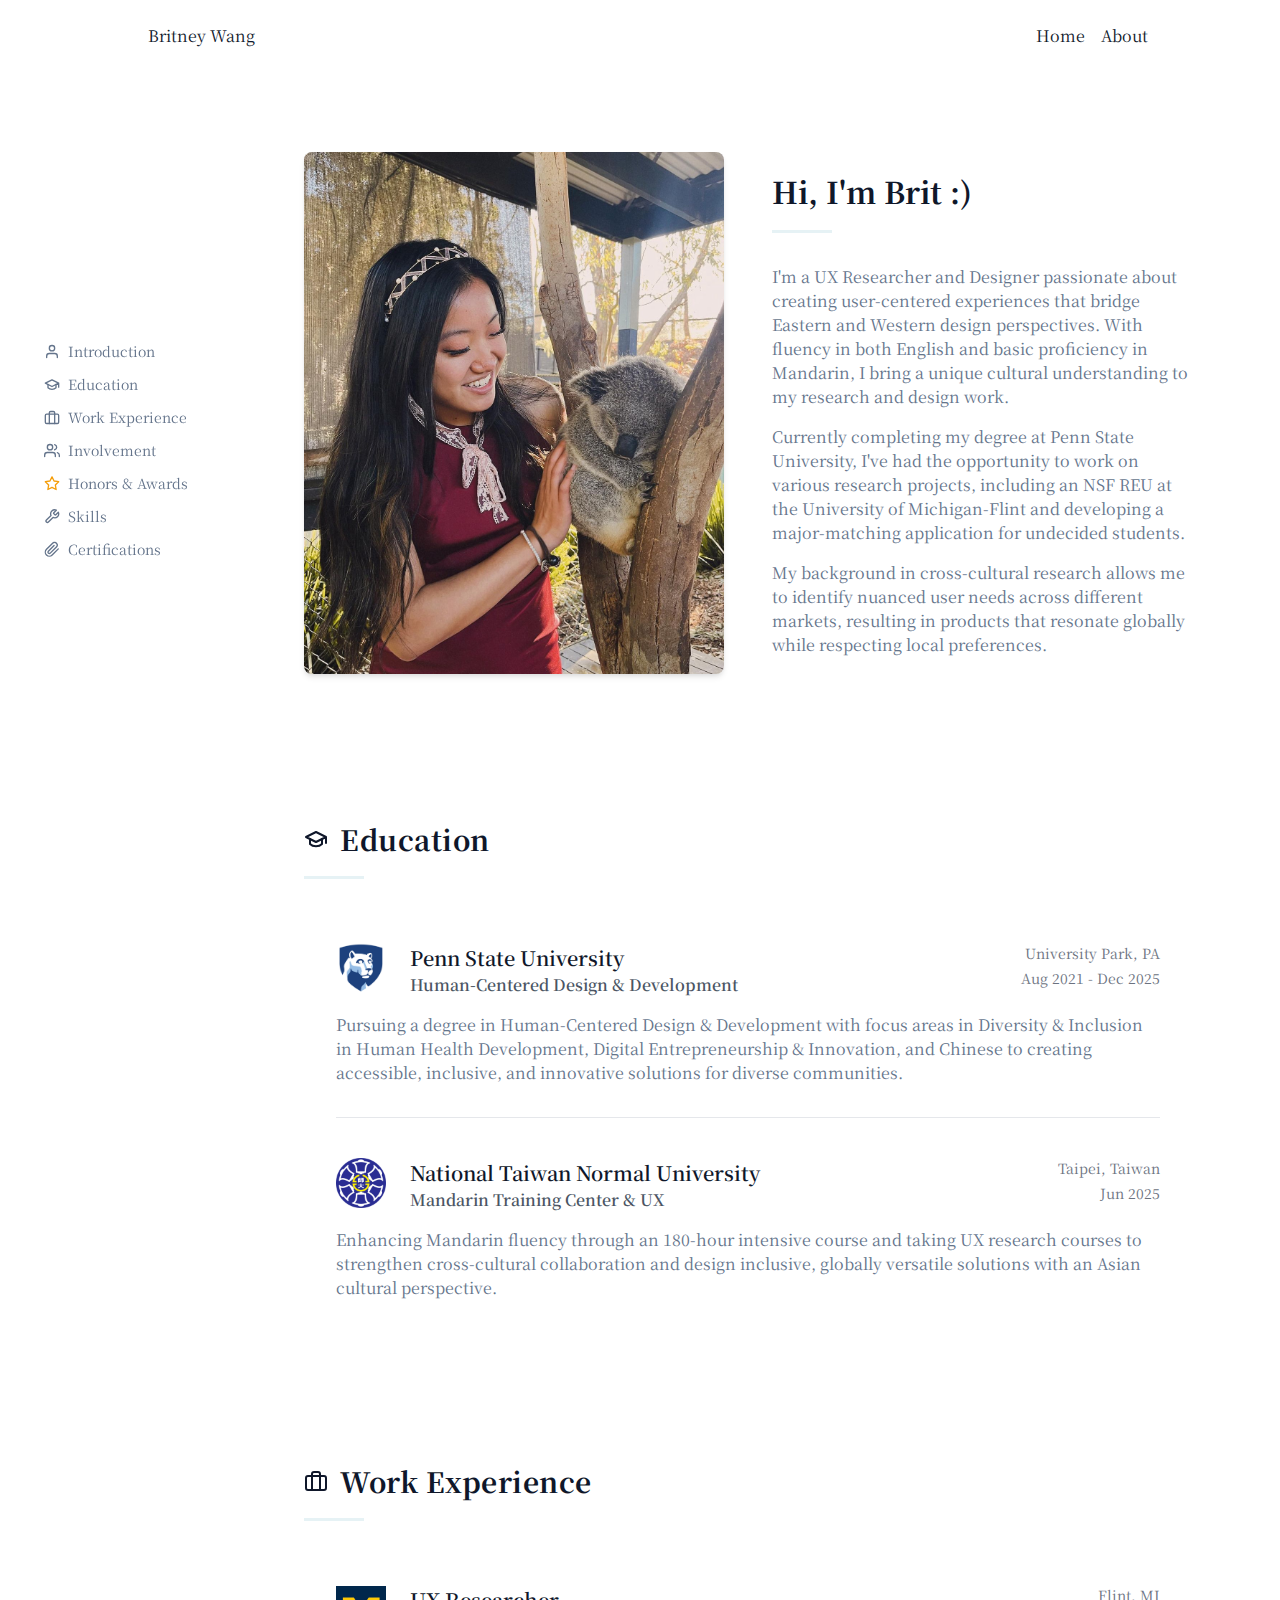
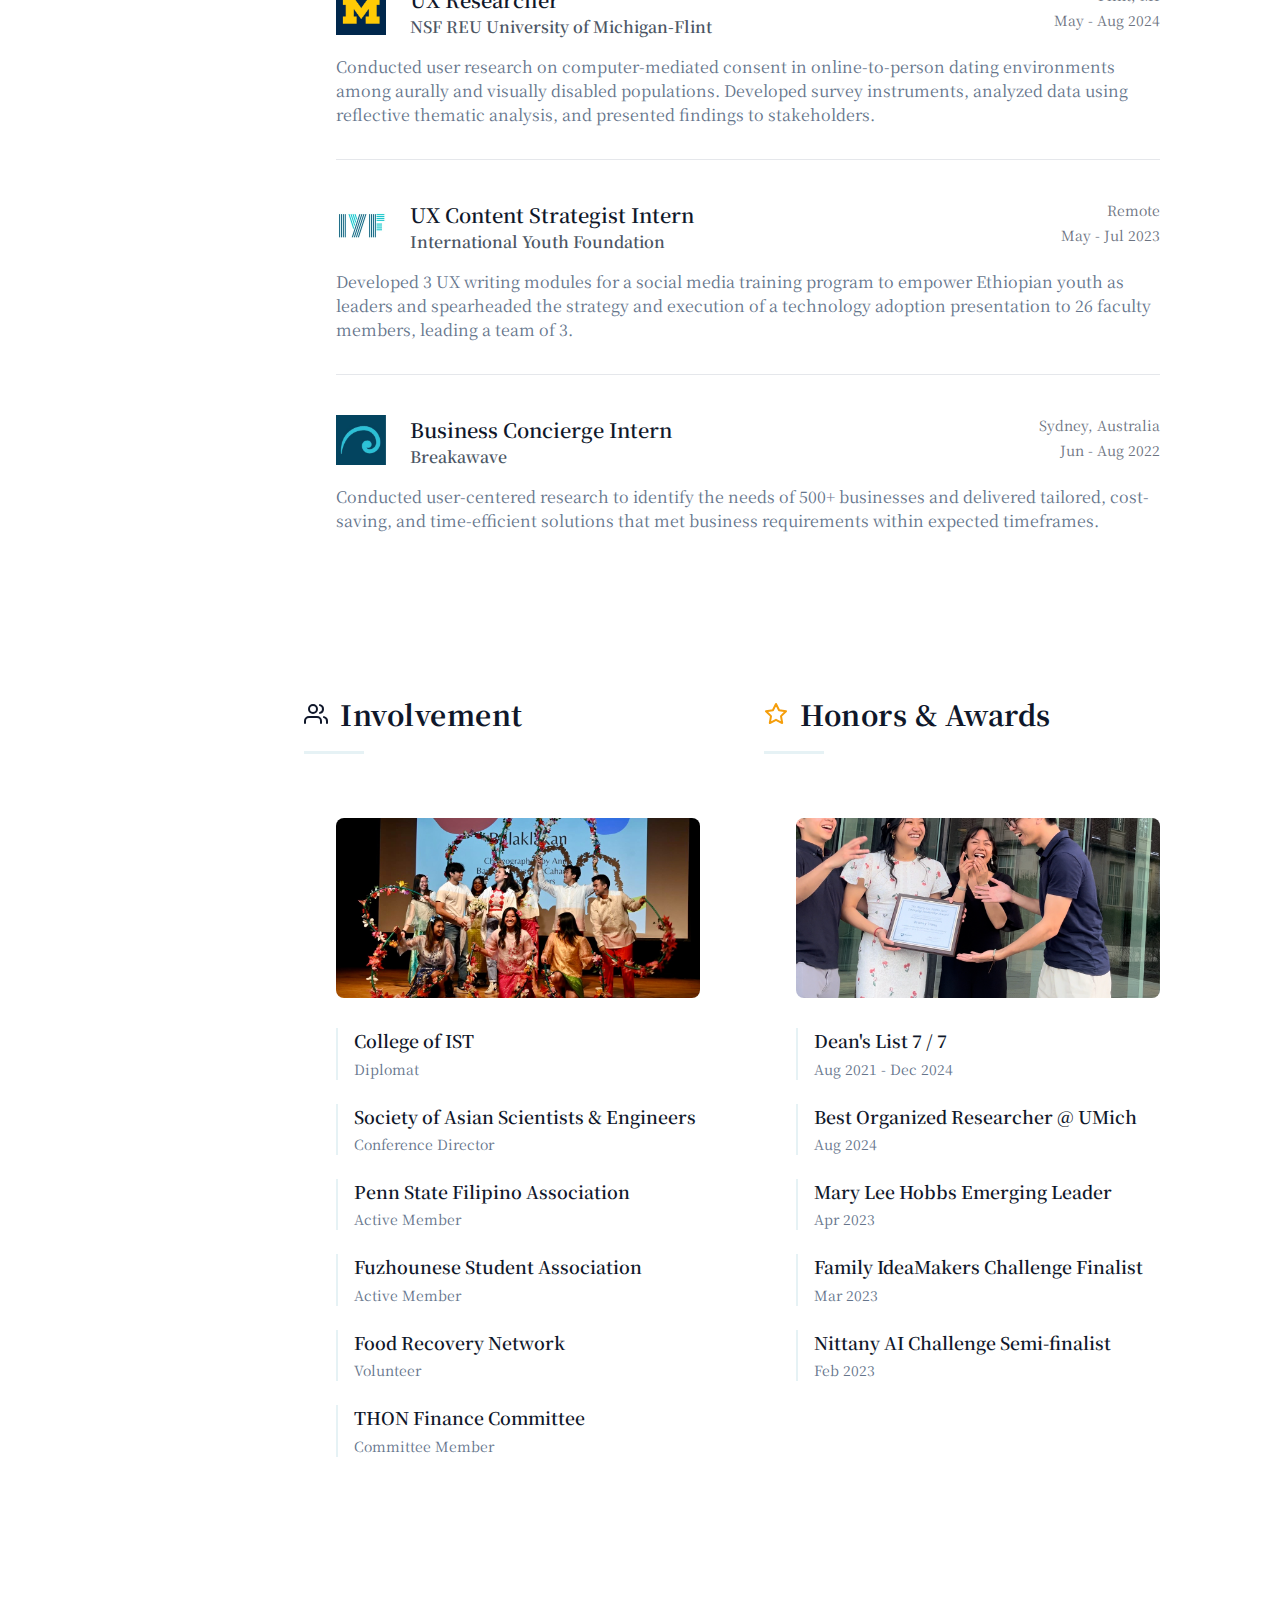
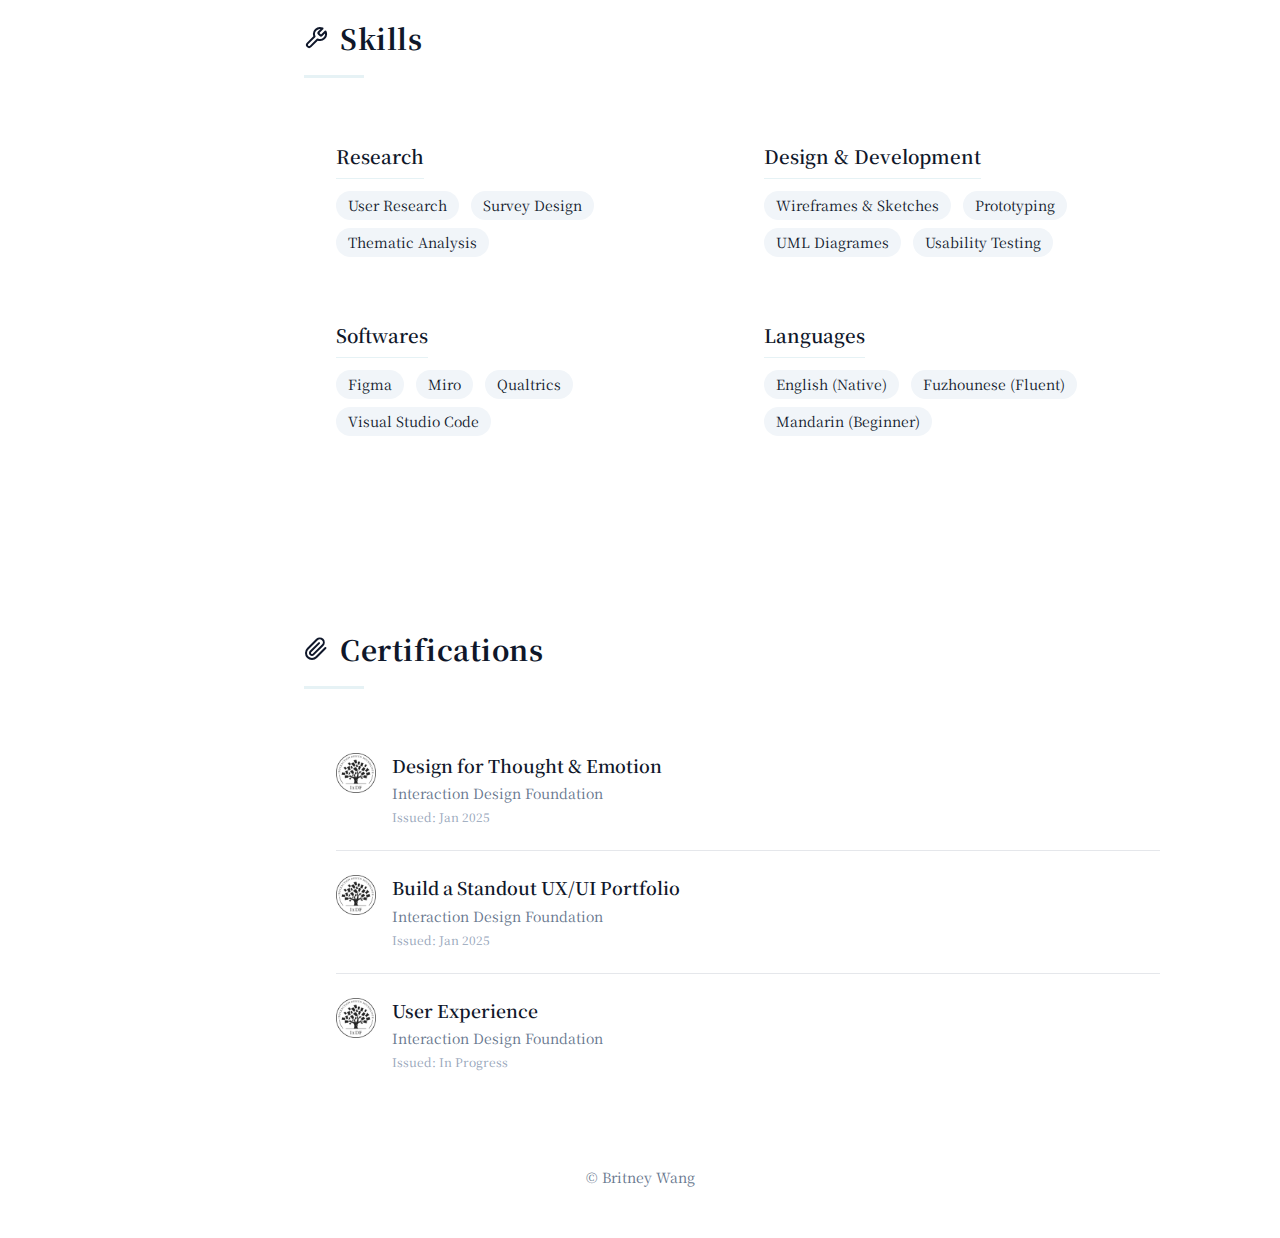
==== commit 3b4bf1d2: "psu logo" ====
--- a/about.html
+++ b/about.html
@@ -114,7 +114,7 @@
                       <div class="experience-item">
                           <div class="flex justify-between items-start mb-4">
                               <div class="flex items-start">
-                                  <img src="/Users/britneywang/Downloads/CsvApp-2/Professional/General/Portfolio2024Mich/img/edu-psu.png" alt="Penn State Logo" class="education-logo">
+                                  <img src="img/about/edu-psu.png" alt="Penn State Logo" class="education-logo">
                                   <div>
                                       <h3 class="text-xl font-semibold">Penn State University</h3>
                                       <p class="company-name">Human-Centered Design & Development</p>
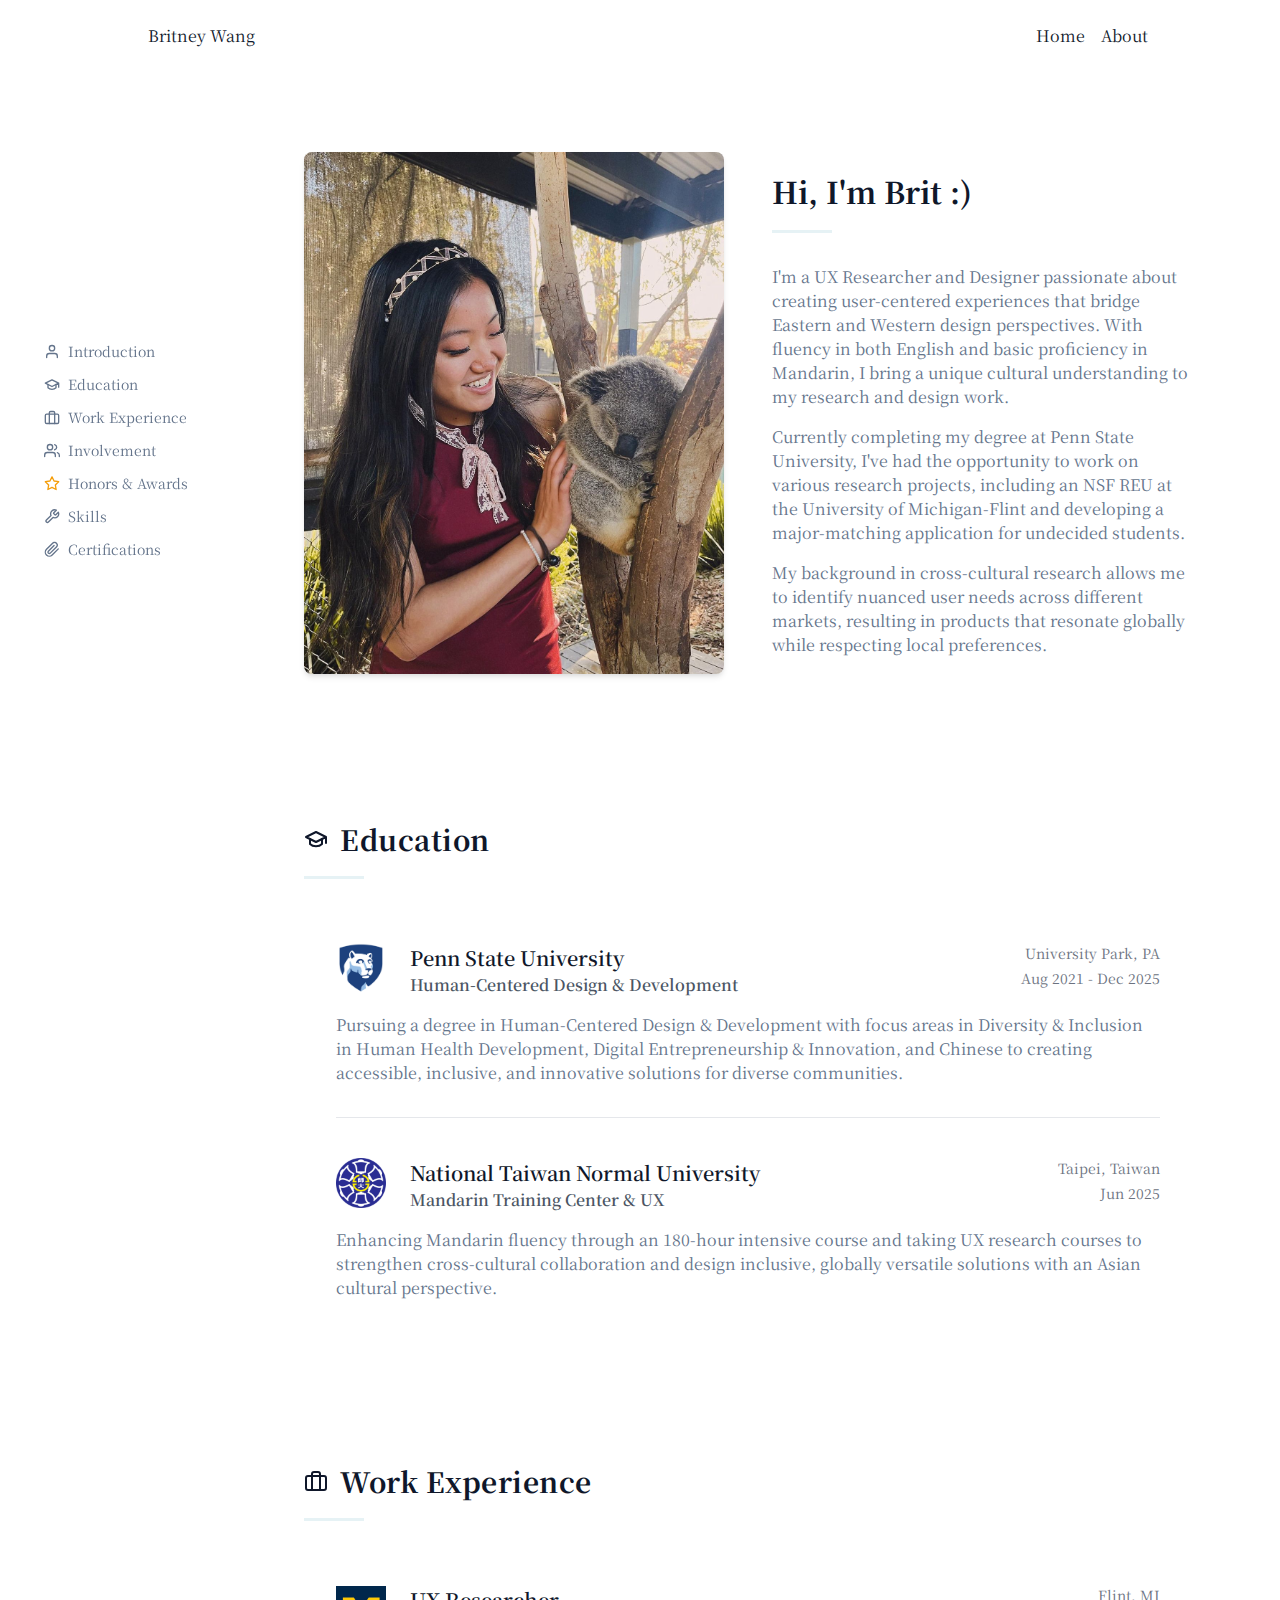
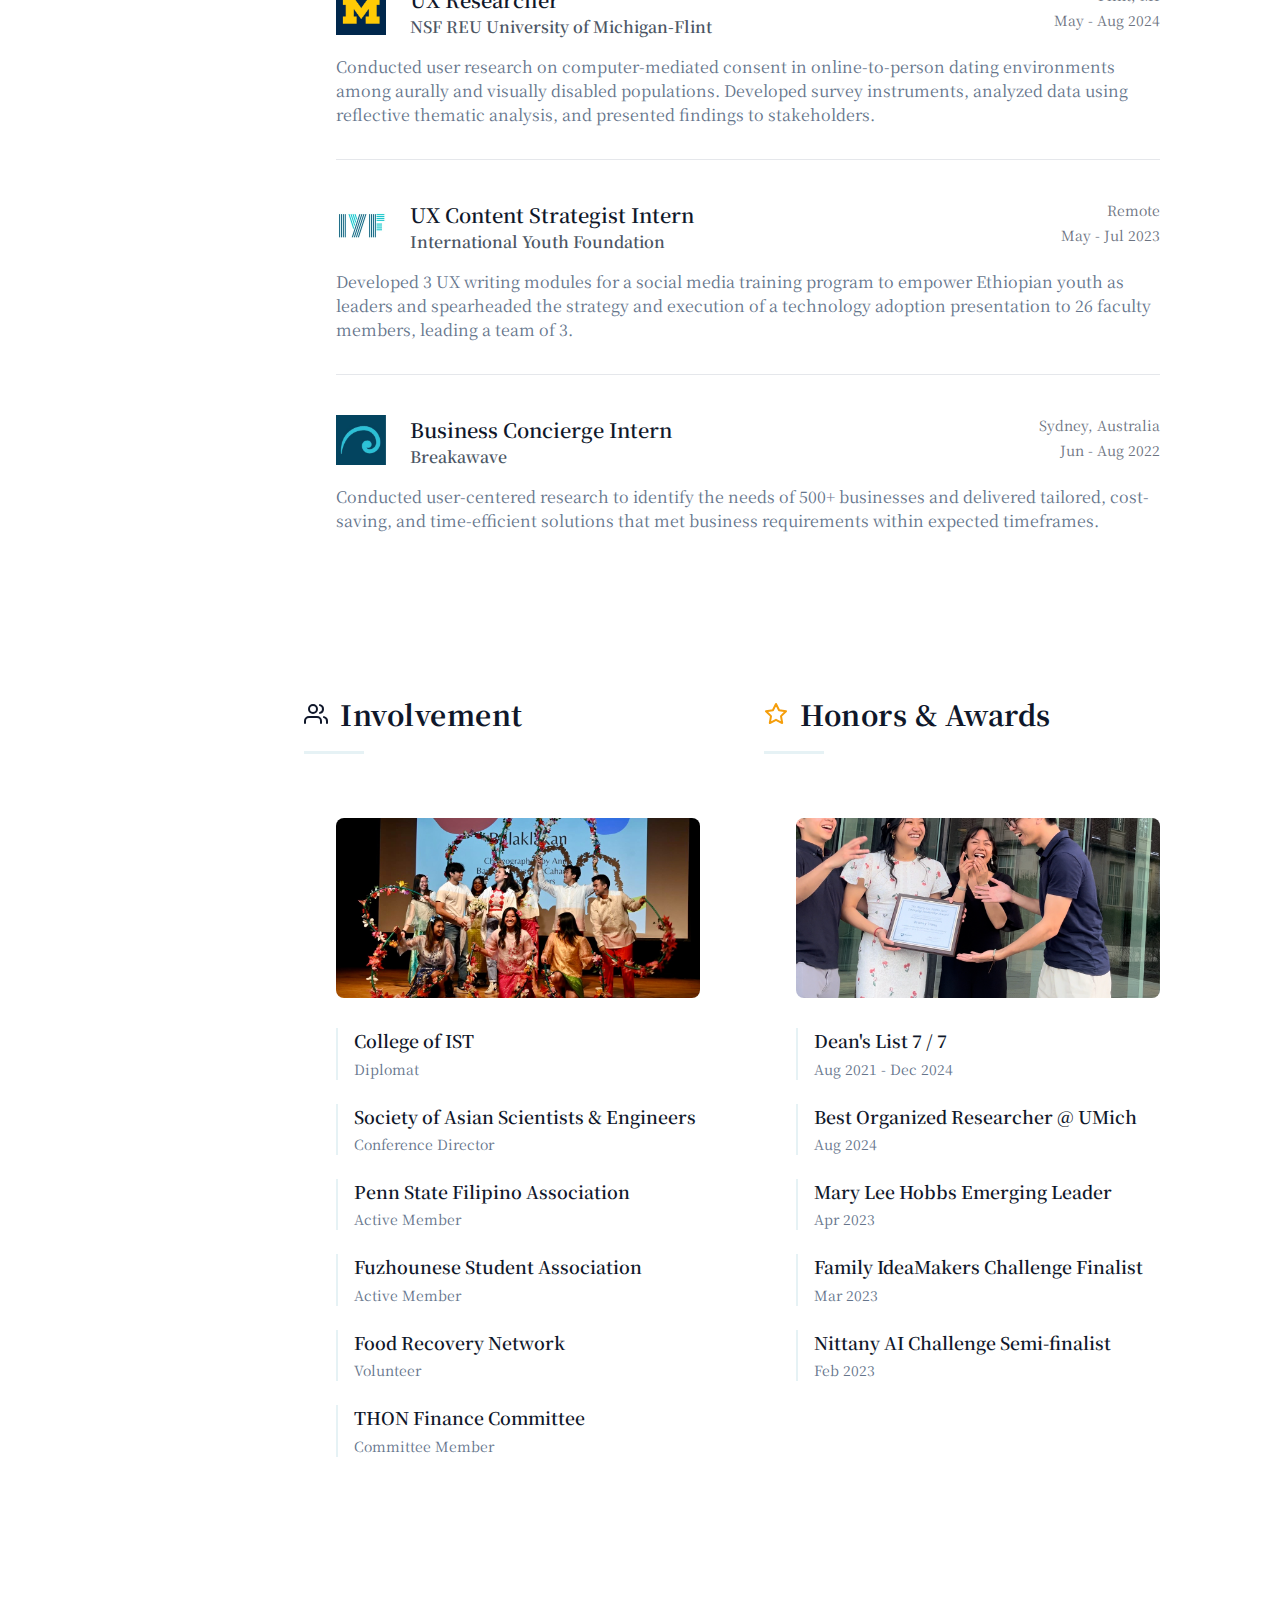
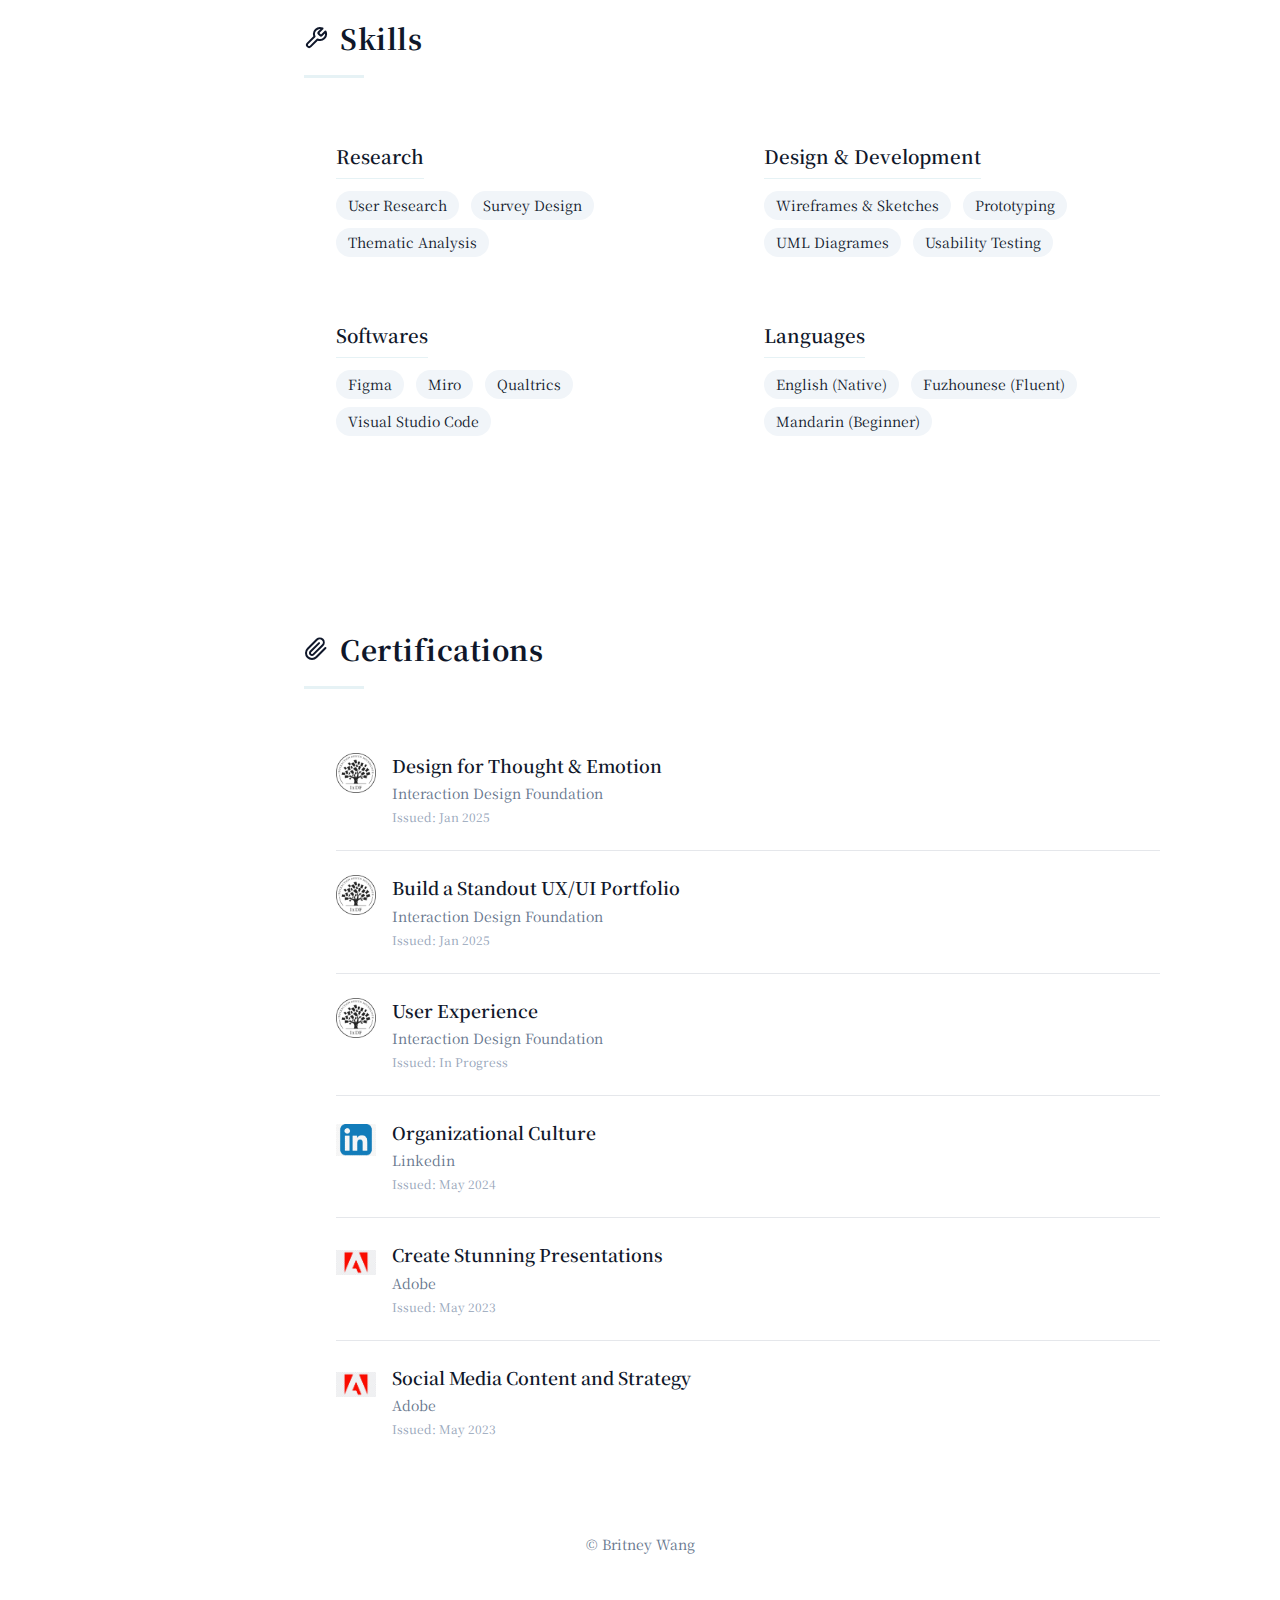
==== commit 3b063a51: "logo" ====
--- a/about.html
+++ b/about.html
@@ -386,6 +386,30 @@
                               <p class="cert-date">Issued: In Progress</p>
                           </div>
                       </div>
+                      <div class="cert-item">
+                        <img src="img/about/linkedin-logo.webp" alt="LinkedIn" class="cert-logo">
+                        <div class="cert-content">
+                              <h3 class="cert-title">Organizational Culture</h3>
+                              <p class="cert-issuer">Linkedin</p>
+                              <p class="cert-date">Issued: May 2024</p>
+                          </div>
+                      </div>
+                      <div class="cert-item">
+                        <img src="img/about/adobe-logo.jpeg" alt="Adobe" class="cert-logo">
+                        <div class="cert-content">
+                              <h3 class="cert-title">Create Stunning Presentations</h3>
+                              <p class="cert-issuer">Adobe</p>
+                              <p class="cert-date">Issued: May 2023</p>
+                          </div>
+                      </div>
+                      <div class="cert-item">
+                        <img src="img/about/adobe-logo.jpeg" alt="Adobe" class="cert-logo">
+                        <div class="cert-content">
+                              <h3 class="cert-title">Social Media Content and Strategy</h3>
+                              <p class="cert-issuer">Adobe</p>
+                              <p class="cert-date">Issued: May 2023</p>
+                          </div>
+                      </div>
                   </div>
               </div>
           </section>
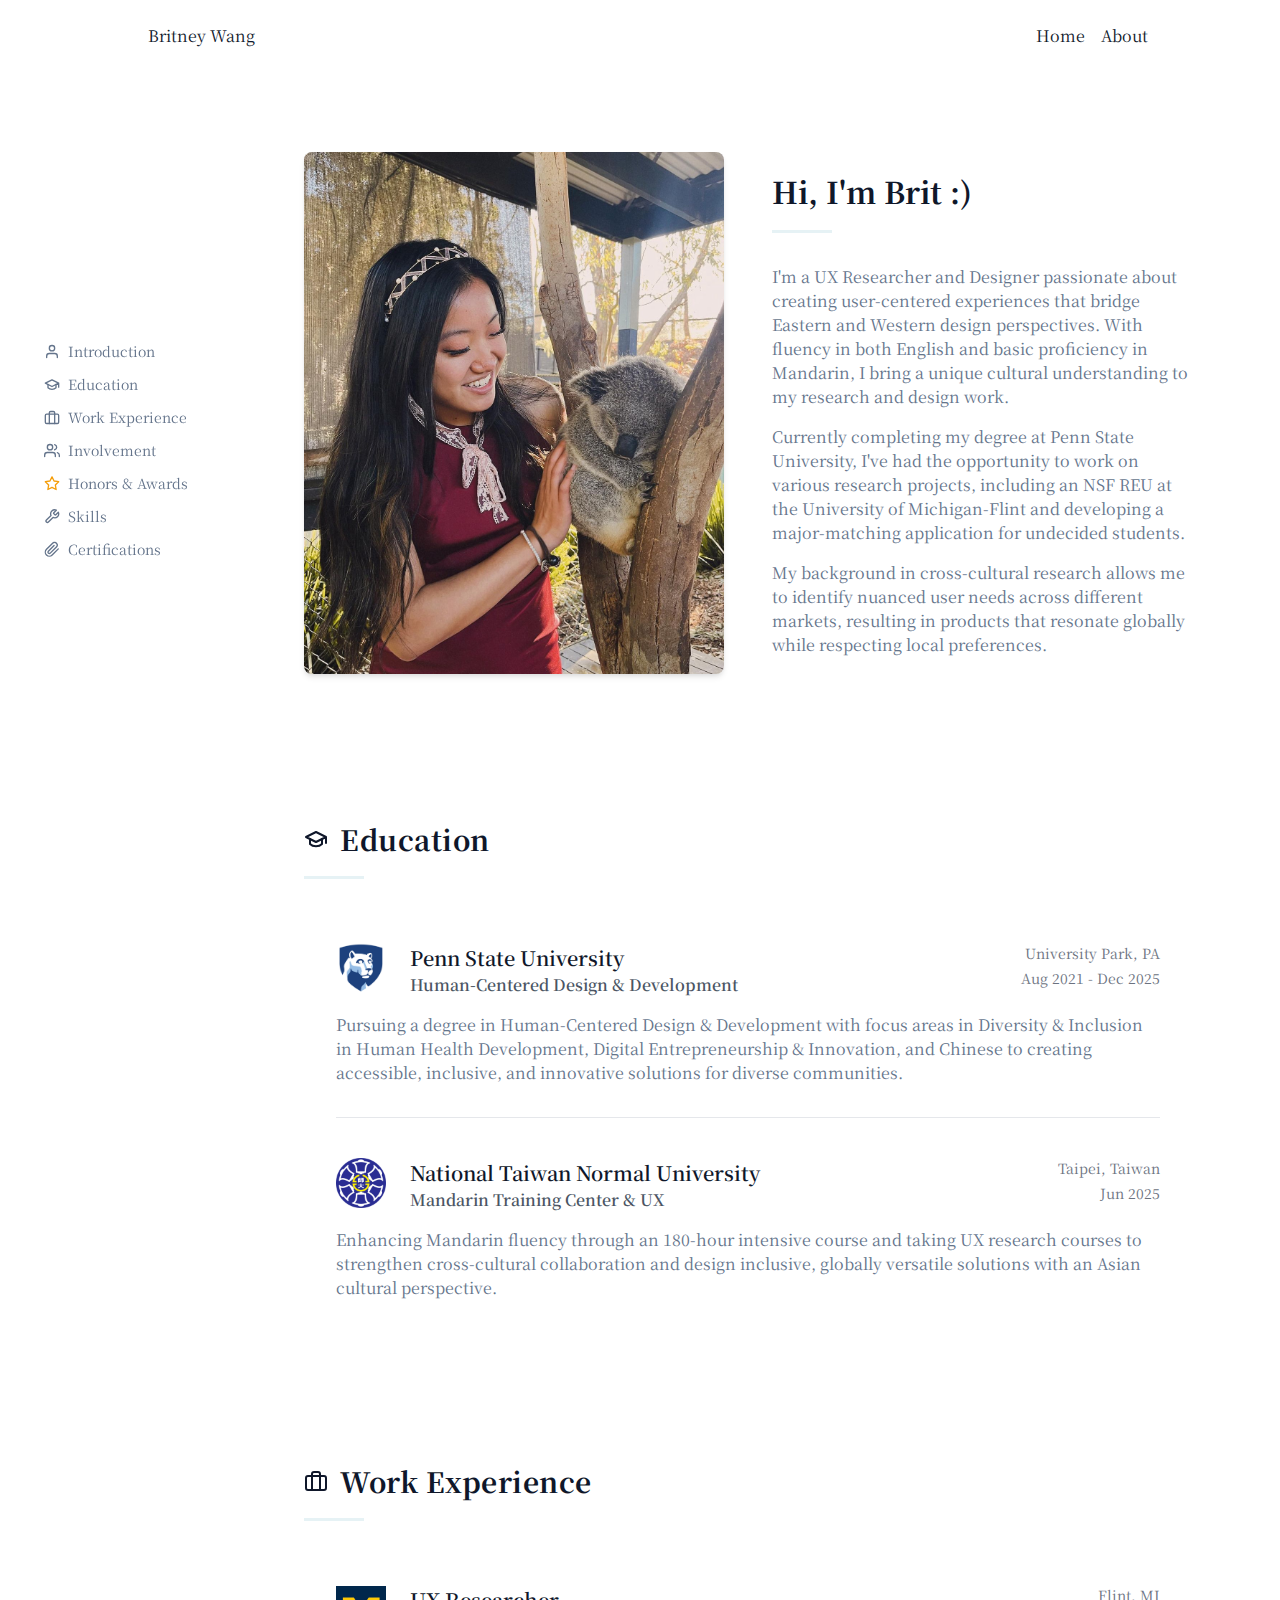
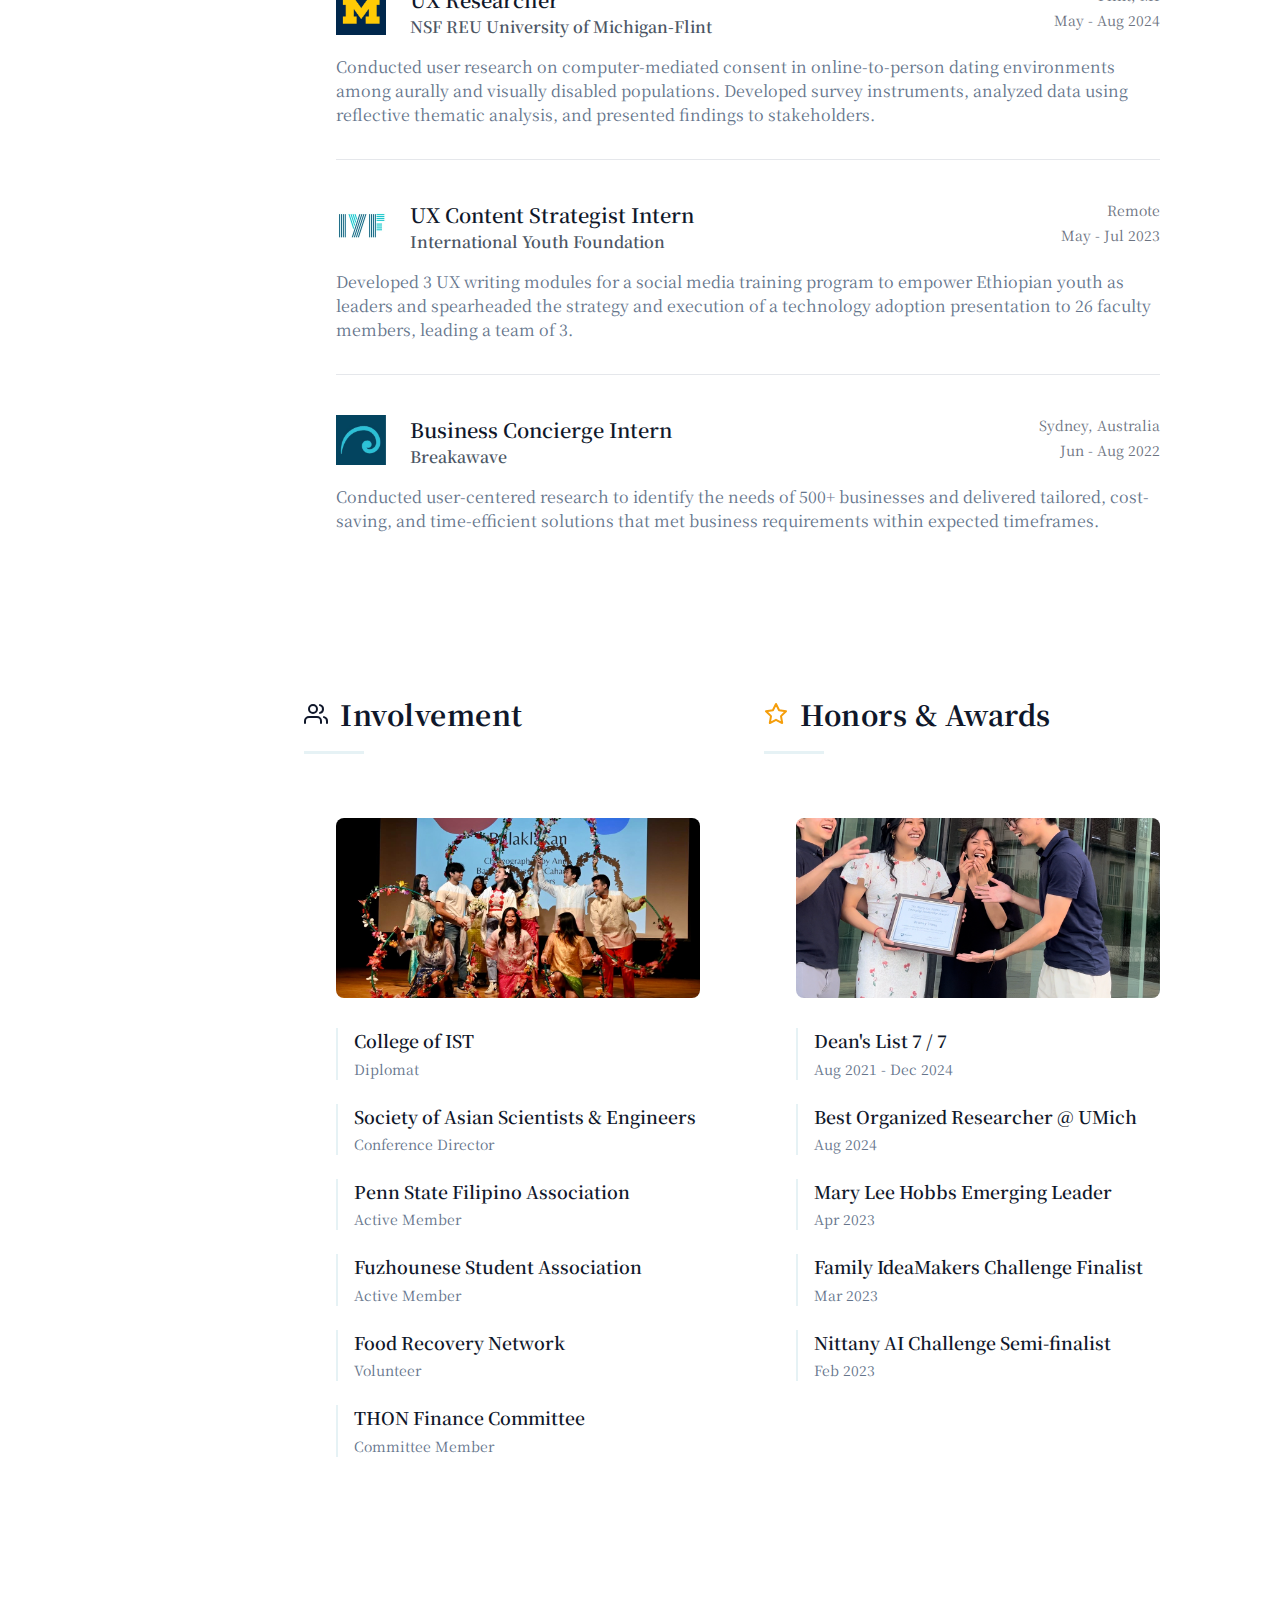
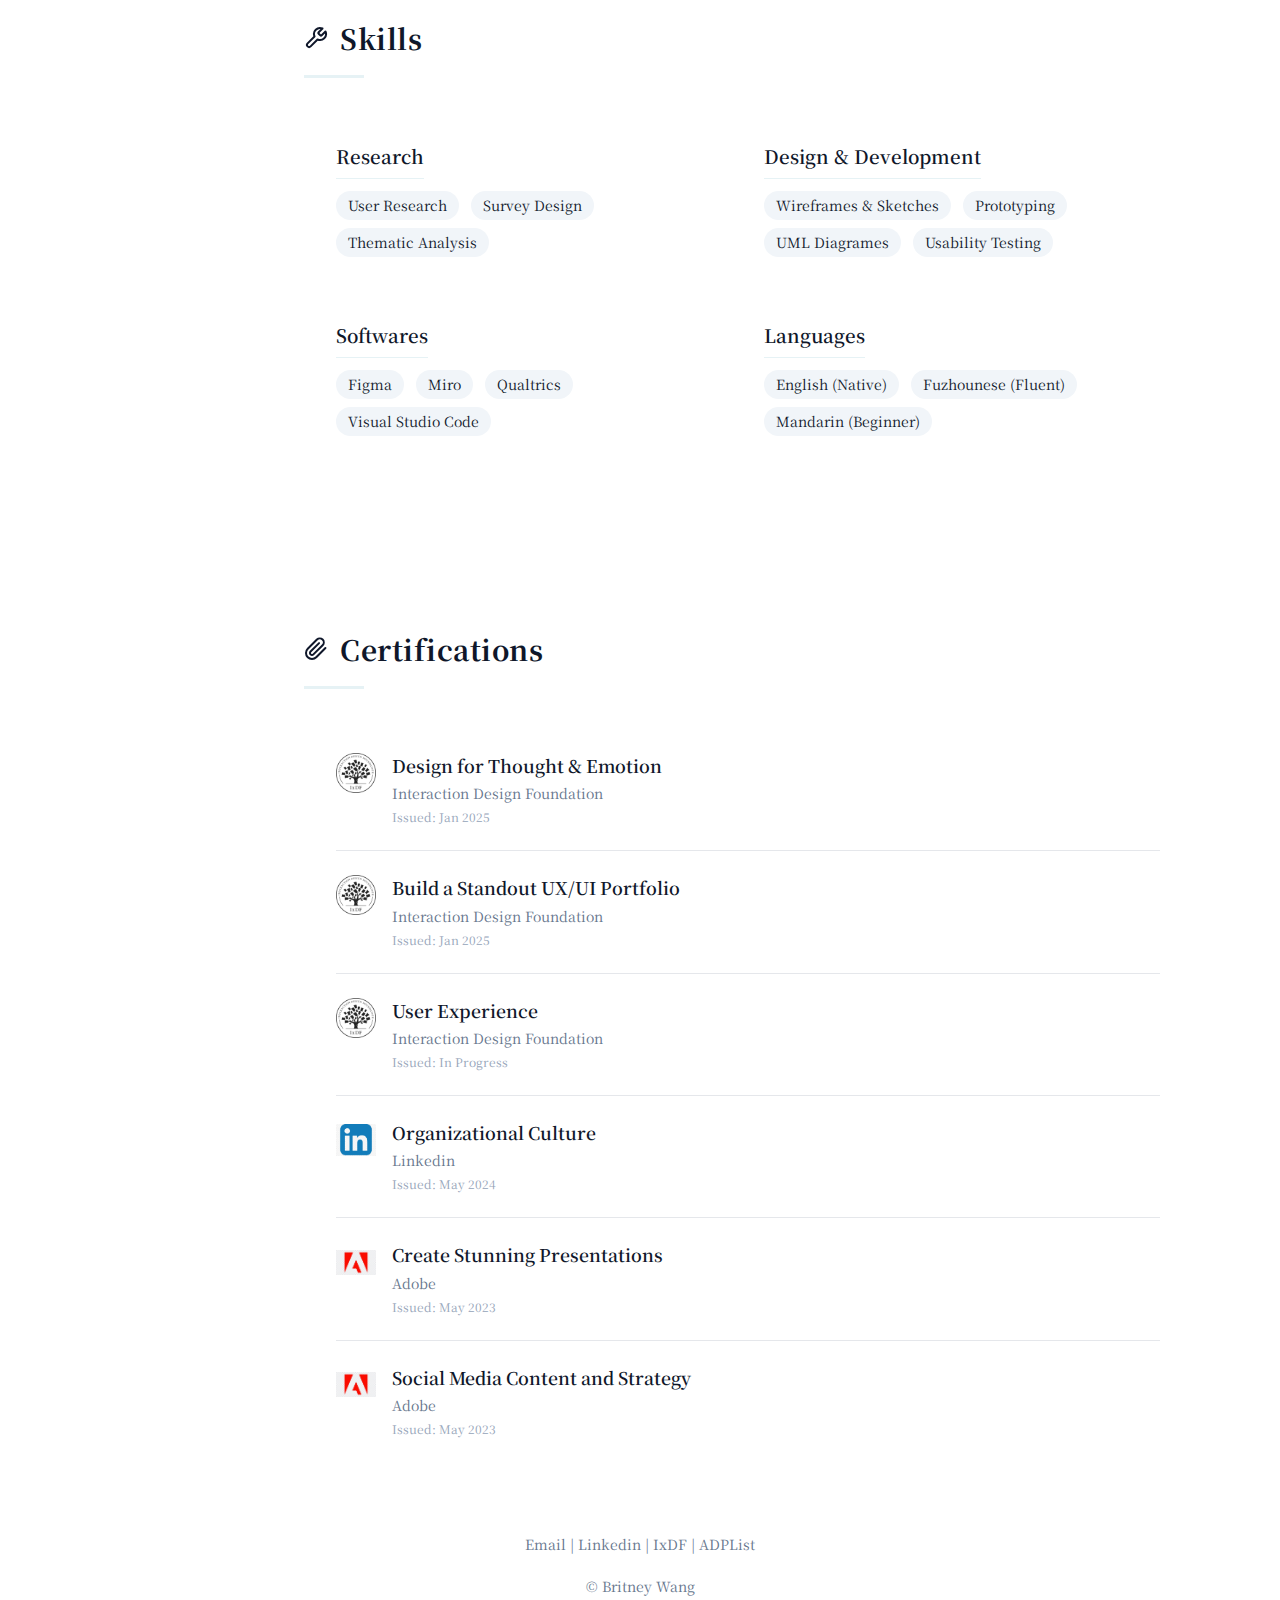
==== commit cdac3c48: "footer" ====
--- a/about.html
+++ b/about.html
@@ -416,6 +416,11 @@
 
          <!-- Contact Section -->
          <p class="text-sm text-muted-foreground mb-2" style="text-align: center;">
+          
+            <a href="mailto:britneywang21@gmail.com">Email </a>|
+            <a href="https://www.linkedin.com/in/britneywang/">Linkedin </a>|
+            <a href="www.interaction-design.org/members/britney-wang">IxDF </a>|
+            <a href="https://adplist.org/members/britney-wang"> ADPList </a><br><br>
             © <span id="current-year"></span> Britney Wang
             <br><br><br>
         </p>
